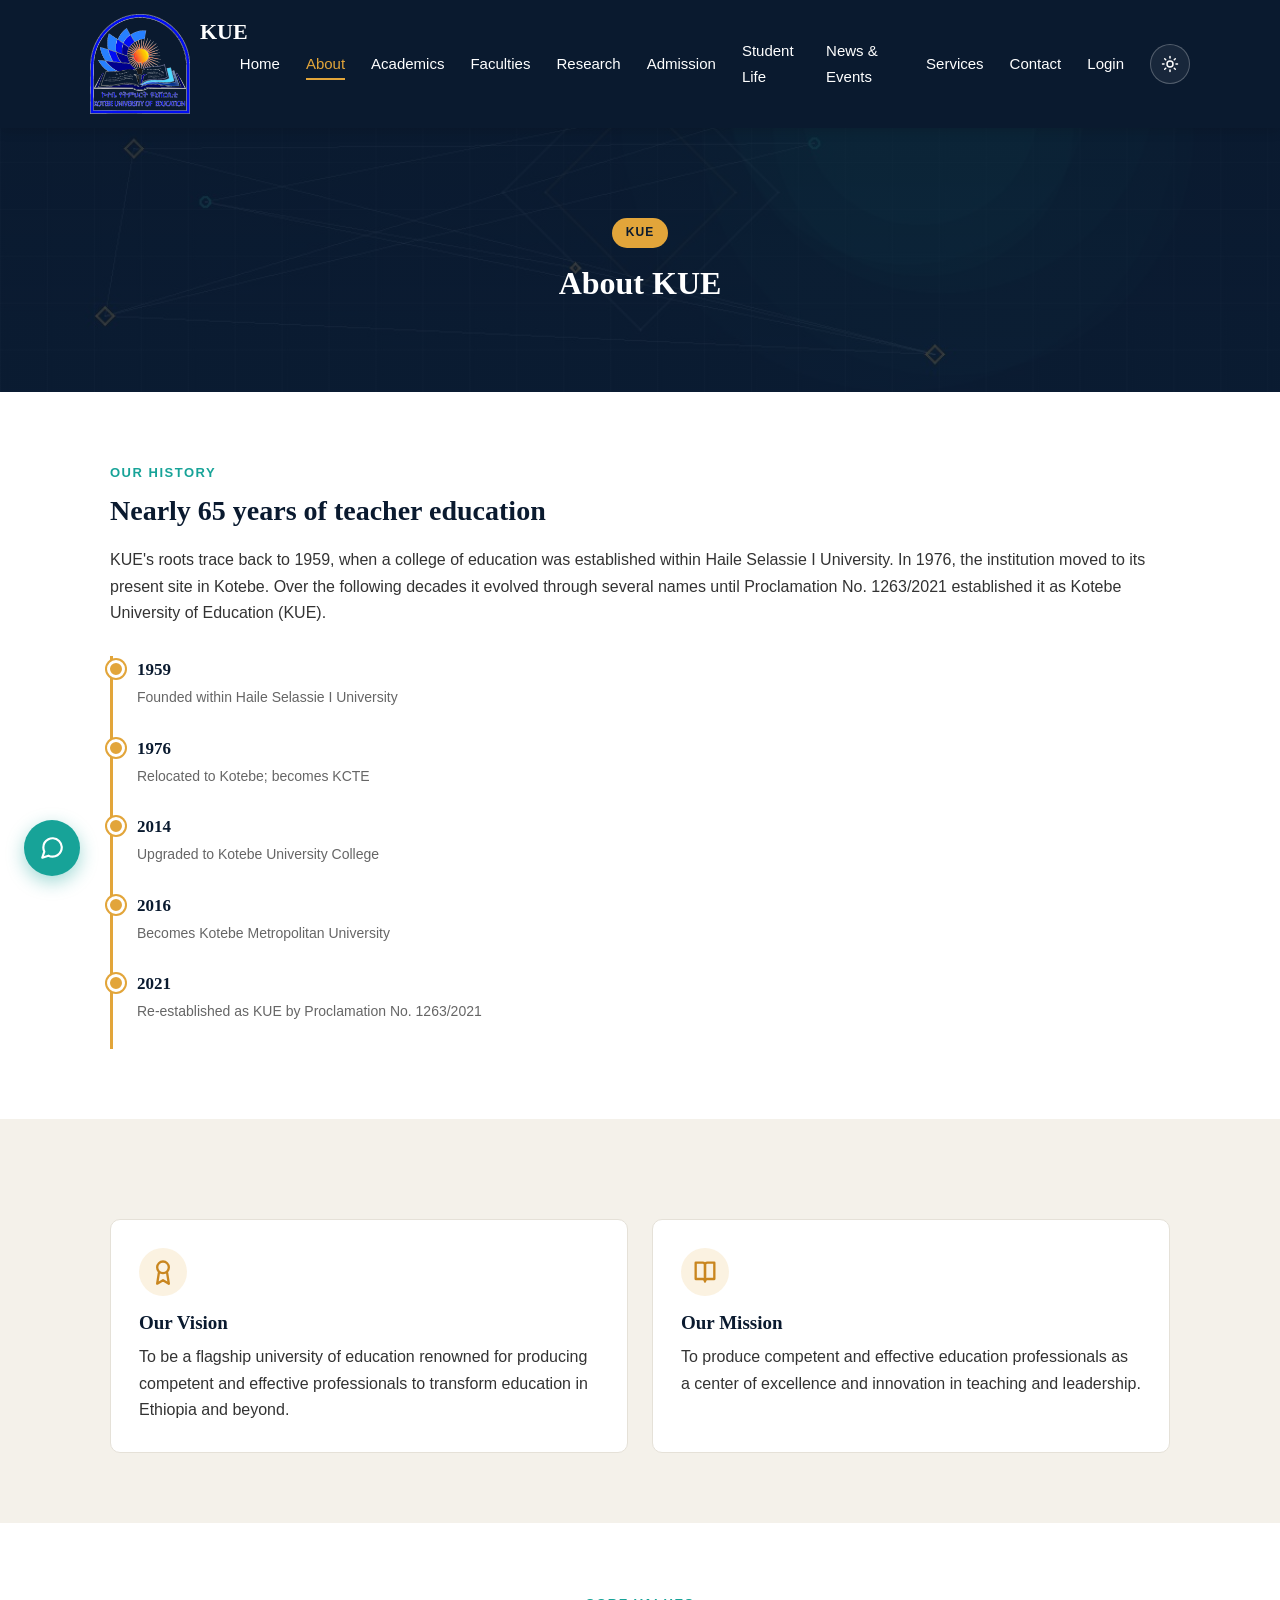
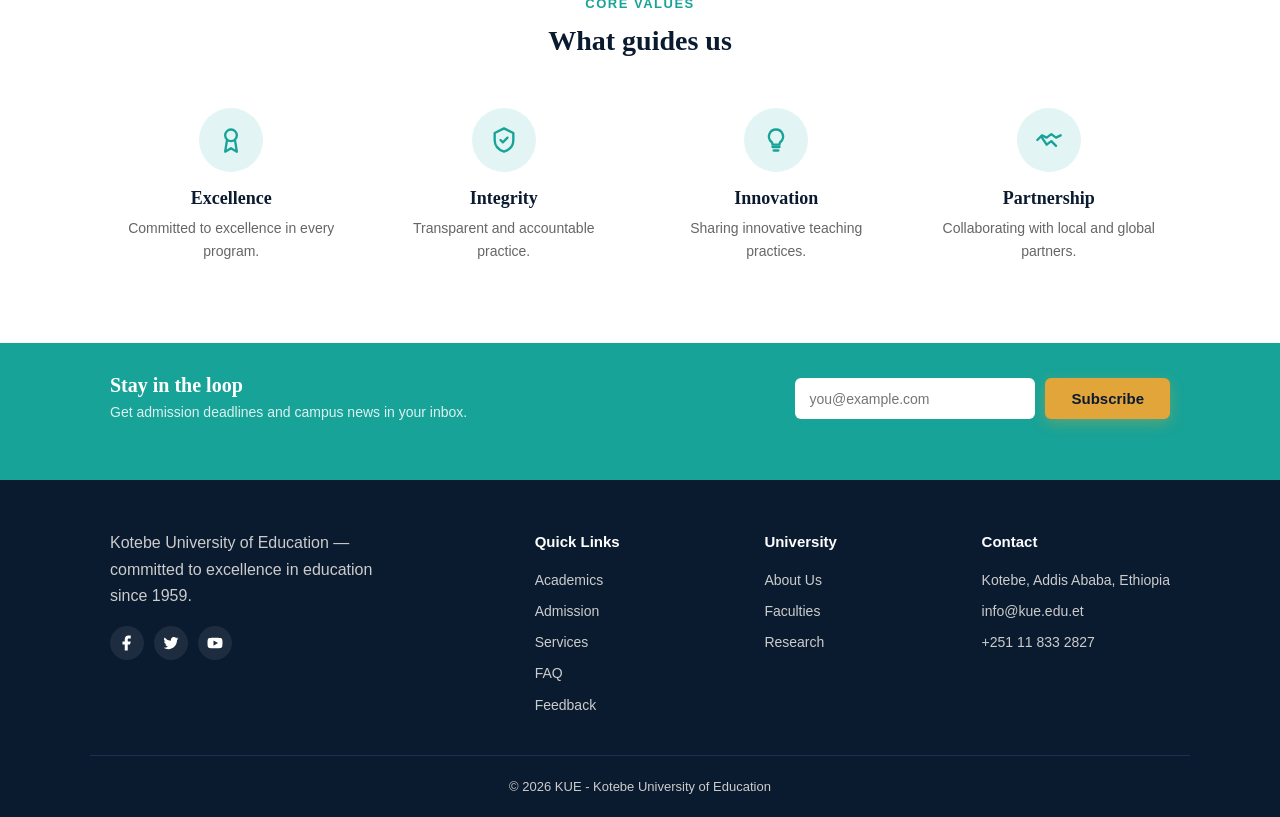
==== about.html @ 6edffd1b "Fix script source paths in about.html" ====
<!DOCTYPE html>
<html lang="en">
<head>
  <meta charset="UTF-8">
  <meta name="viewport" content="width=device-width, initial-scale=1.0">
  <title>About - KUE</title>
  <meta name="description" content="History, vision and mission of Kotebe University of Education.">
  
  <!-- Our one and only stylesheet -->
  <link rel="stylesheet" href="style.css">
  <link rel="stylesheet" href="enhanced.css">
  <script>
    // Applied BEFORE first paint so there's no flash of the wrong theme.
    (function () {
      try {
        var saved = localStorage.getItem("kueTheme");
        if (saved === "dark") document.documentElement.setAttribute("data-theme", "dark");
      } catch (e) { /* localStorage unavailable (private mode, etc.) - fall back to light */ }
    })();
  </script>
</head>
<body>
  <!-- ============ HEADER / NAVIGATION ============ -->
  <header id="siteHeader">
    <div class="container navbar">

      <a href="index.html" class="logo">
        <img src="logo.png" alt="KUE logo">
        <span>KUE</span>
      </a>

      <!-- Hamburger button, only visible on small screens (see CSS).
           Three <span> bars that CSS turns into an X when the "open"
           class is added by script.js. -->
      <button class="menu-toggle" id="menuButton" aria-label="Toggle menu">
        <span></span><span></span><span></span>
      </button>

      <!-- Nav links. JS adds/removes the "show" class on mobile. -->
      <ul class="nav-links" id="navLinks">
      <li><a href="index.html">Home</a></li>
      <li><a href="about.html" class="active">About</a></li>
      <li><a href="academics.html">Academics</a></li>
      <li><a href="faculties.html">Faculties</a></li>
      <li><a href="research.html">Research</a></li>
      <li><a href="admission.html">Admission</a></li>
      <li><a href="student-life.html">Student Life</a></li>
      <li><a href="news.html">News & Events</a></li>
      <li><a href="services.html">Services</a></li>
      <li><a href="contact.html">Contact</a></li>
      <li><a href="login.php" id="navAuthLink">Login</a></li>
      <li class="theme-toggle-item">
        <button type="button" id="themeToggle" class="theme-toggle" aria-label="Toggle dark mode">
          <svg class="icon-sun" viewBox="0 0 24 24" fill="none" stroke="currentColor" stroke-width="2" stroke-linecap="round" stroke-linejoin="round"><circle cx="12" cy="12" r="4"/><path d="M12 2v2M12 20v2M4.9 4.9l1.4 1.4M17.7 17.7l1.4 1.4M2 12h2M20 12h2M4.9 19.1l1.4-1.4M17.7 6.3l1.4-1.4"/></svg>
          <svg class="icon-moon" viewBox="0 0 24 24" fill="none" stroke="currentColor" stroke-width="2" stroke-linecap="round" stroke-linejoin="round"><path d="M21 12.8A9 9 0 1 1 11.2 3a7 7 0 0 0 9.8 9.8z"/></svg>
        </button>
      </li>
      </ul>

    </div>
  </header>

  <!-- ============ PAGE BANNER ============ -->
  <div class="page-banner" style="background-image:url('campus.jpg');">
    <div class="page-banner-overlay"></div>
    <div class="container page-banner-content">
      <span class="page-banner-badge">KUE</span>
      <h1>About KUE</h1>
    </div>
  </div>

  <section>
    <div class="container">
      <p class="label">Our History</p>
      <h2>Nearly 65 years of teacher education</h2>
      <p>KUE's roots trace back to 1959, when a college of education was established within Haile Selassie I University. In 1976, the institution moved to its present site in Kotebe. Over the following decades it evolved through several names until Proclamation No. 1263/2021 established it as Kotebe University of Education (KUE).</p>

      <!-- A simple visual timeline - just a styled list, no images needed -->
      <ol class="timeline">
        <li><span class="timeline-year">1959</span><span class="timeline-text">Founded within Haile Selassie I University</span></li>
        <li><span class="timeline-year">1976</span><span class="timeline-text">Relocated to Kotebe; becomes KCTE</span></li>
        <li><span class="timeline-year">2014</span><span class="timeline-text">Upgraded to Kotebe University College</span></li>
        <li><span class="timeline-year">2016</span><span class="timeline-text">Becomes Kotebe Metropolitan University</span></li>
        <li><span class="timeline-year">2021</span><span class="timeline-text">Re-established as KUE by Proclamation No. 1263/2021</span></li>
      </ol>
    </div>
  </section>

  <section class="section-alt">
    <div class="container">
      <div class="cards">
        <div class="card">
          <div class="icon-badge icon-badge-sm"><svg viewBox="0 0 24 24" width="28" height="28" fill="none" stroke="currentColor" stroke-width="2" stroke-linecap="round" stroke-linejoin="round"><circle cx="12" cy="8" r="5"/><polyline points="8.5 12.5 7 22 12 19 17 22 15.5 12.5"/></svg></div>
          <h3>Our Vision</h3>
          <p>To be a flagship university of education renowned for producing competent and effective professionals to transform education in Ethiopia and beyond.</p>
        </div>
        <div class="card">
          <div class="icon-badge icon-badge-sm"><svg viewBox="0 0 24 24" width="28" height="28" fill="none" stroke="currentColor" stroke-width="2" stroke-linecap="round" stroke-linejoin="round"><path d="M4 4h6a2 2 0 0 1 2 2v14a2 2 0 0 0-2-2H4z"/><path d="M20 4h-6a2 2 0 0 0-2 2v14a2 2 0 0 1 2-2h6z"/></svg></div>
          <h3>Our Mission</h3>
          <p>To produce competent and effective education professionals as a center of excellence and innovation in teaching and leadership.</p>
        </div>
      </div>
    </div>
  </section>

  <section>
    <div class="container">
      <p class="label center">Core Values</p>
      <h2 class="center">What guides us</h2>
      <div class="feature-grid">
        <div class="feature-item">
          <div class="icon-badge"><svg viewBox="0 0 24 24" width="28" height="28" fill="none" stroke="currentColor" stroke-width="2" stroke-linecap="round" stroke-linejoin="round"><circle cx="12" cy="8" r="5"/><polyline points="8.5 12.5 7 22 12 19 17 22 15.5 12.5"/></svg></div>
          <h3>Excellence</h3>
          <p>Committed to excellence in every program.</p>
        </div>
        <div class="feature-item">
          <div class="icon-badge"><svg viewBox="0 0 24 24" width="28" height="28" fill="none" stroke="currentColor" stroke-width="2" stroke-linecap="round" stroke-linejoin="round"><path d="M12 2l8 4v6c0 5-3.5 8.5-8 10-4.5-1.5-8-5-8-10V6z"/><polyline points="9 12 11 14 15 10"/></svg></div>
          <h3>Integrity</h3>
          <p>Transparent and accountable practice.</p>
        </div>
        <div class="feature-item">
          <div class="icon-badge"><svg viewBox="0 0 24 24" width="28" height="28" fill="none" stroke="currentColor" stroke-width="2" stroke-linecap="round" stroke-linejoin="round"><path d="M9 18h6"/><path d="M10 21h4"/><path d="M12 3a6 6 0 0 0-4 10.5c.7.6 1 1.4 1 2.5h6c0-1.1.3-1.9 1-2.5A6 6 0 0 0 12 3z"/></svg></div>
          <h3>Innovation</h3>
          <p>Sharing innovative teaching practices.</p>
        </div>
        <div class="feature-item">
          <div class="icon-badge"><svg viewBox="0 0 24 24" width="28" height="28" fill="none" stroke="currentColor" stroke-width="2" stroke-linecap="round" stroke-linejoin="round"><path d="M2 12l4-4 4 2 4-3 4 3 4-2"/><path d="M6 10l4 6 4-3 4 4"/></svg></div>
          <h3>Partnership</h3>
          <p>Collaborating with local and global partners.</p>
        </div>
      </div>
    </div>
  </section>

  <!-- ============ NEWSLETTER STRIP ============ -->
  <div class="newsletter">
    <div class="container newsletter-inner">
      <div>
        <h3>Stay in the loop</h3>
        <p>Get admission deadlines and campus news in your inbox.</p>
      </div>
      <!-- js/script.js shows a thank-you message on submit - see the
           NEWSLETTER section in script.js. -->
      <form id="newsletterForm" class="newsletter-form">
        <input type="email" id="newsletterEmail" placeholder="you@example.com" required>
        <button type="submit" class="btn">Subscribe</button>
      </form>
      <p id="newsletterMessage"></p>
    </div>
  </div>

  <!-- ============ FOOTER ============ -->
  <footer>
    <div class="container footer-columns">

        <div class="footer-about">
          <p>Kotebe University of Education &mdash; committed to excellence in education since 1959.</p>

          <!-- Social icons - small inline SVGs, colored via CSS currentColor -->
          <div class="social-icons">
            <a href="#" aria-label="Facebook">
              <svg viewBox="0 0 24 24" width="18" height="18"><path fill="currentColor" d="M13 22v-8h3l1-4h-4V7.5C13 6.4 13.4 6 14.6 6H17V2.1C16.6 2 15.3 2 13.9 2 11 2 9 3.8 9 7v3H6v4h3v8h4z"/></svg>
            </a>
            <a href="#" aria-label="Twitter">
              <svg viewBox="0 0 24 24" width="18" height="18"><path fill="currentColor" d="M22 5.9c-.7.3-1.5.6-2.4.7.8-.5 1.5-1.3 1.8-2.3-.8.5-1.7.8-2.6 1a4.1 4.1 0 0 0-7 3.7A11.6 11.6 0 0 1 3.4 4.6a4.1 4.1 0 0 0 1.3 5.5c-.7 0-1.3-.2-1.9-.5v.1c0 2 1.4 3.6 3.3 4a4.2 4.2 0 0 1-1.9.1c.5 1.6 2 2.8 3.8 2.9A8.3 8.3 0 0 1 2 18.4a11.6 11.6 0 0 0 6.3 1.9c7.5 0 11.7-6.4 11.7-11.9v-.5c.8-.6 1.5-1.3 2-2z"/></svg>
            </a>
            <a href="#" aria-label="YouTube">
              <svg viewBox="0 0 24 24" width="18" height="18"><path fill="currentColor" d="M22 12s0-3.2-.4-4.6a2.8 2.8 0 0 0-2-2C17.9 5 12 5 12 5s-5.9 0-7.6.4a2.8 2.8 0 0 0-2 2C2 8.8 2 12 2 12s0 3.2.4 4.6a2.8 2.8 0 0 0 2 2C6.1 19 12 19 12 19s5.9 0 7.6-.4a2.8 2.8 0 0 0 2-2C22 15.2 22 12 22 12zM10 15.5v-7l6 3.5z"/></svg>
            </a>
          </div>
        </div>

        <div>
          <h4>Quick Links</h4>
          <ul>
            <li><a href="academics.html">Academics</a></li>
            <li><a href="admission.html">Admission</a></li>
            <li><a href="services.html">Services</a></li>
            <li><a href="faq.html">FAQ</a></li>
            <li><a href="contact.html#feedback">Feedback</a></li>
          </ul>
        </div>

        <div>
          <h4>University</h4>
          <ul>
            <li><a href="about.html">About Us</a></li>
            <li><a href="faculties.html">Faculties</a></li>
            <li><a href="research.html">Research</a></li>
          </ul>
        </div>

        <div>
          <h4>Contact</h4>
          <ul class="footer-contact">
            <li>Kotebe, Addis Ababa, Ethiopia</li>
            <li>info@kue.edu.et</li>
            <li>+251 11 833 2827</li>
          </ul>
        </div>

    </div>

    <div class="container footer-bottom">
      <p>&copy; 2026 KUE - Kotebe University of Education</p>
    </div>
  </footer>

  <!-- ============ HELP DESK CHATBOT ============
       A real AI chatbot, powered by Google's Gemini API - see the
       HELP DESK CHATBOT section in script.js. It needs an API key to
       work, entered via the gear icon below and saved only in your
       own browser. Without a key, it automatically falls back to a
       simple built-in FAQ matcher instead, so it's never fully broken. -->
  <div id="chatWindow" class="chat-window">
    <div class="chat-header">
      <span>KUE Help Desk <span class="chat-powered-by">Powered by Gemini</span></span>
      <div class="chat-header-actions">
        <button id="chatSettingsBtn" aria-label="Chat settings">
          <svg viewBox="0 0 24 24" width="18" height="18" fill="none" stroke="currentColor" stroke-width="2"><circle cx="12" cy="12" r="3"/><path d="M19.4 15a1.65 1.65 0 0 0 .33 1.82l.06.06a2 2 0 1 1-2.83 2.83l-.06-.06a1.65 1.65 0 0 0-1.82-.33 1.65 1.65 0 0 0-1 1.51V21a2 2 0 0 1-4 0v-.09A1.65 1.65 0 0 0 9 19.4a1.65 1.65 0 0 0-1.82.33l-.06.06a2 2 0 1 1-2.83-2.83l.06-.06a1.65 1.65 0 0 0 .33-1.82 1.65 1.65 0 0 0-1.51-1H3a2 2 0 0 1 0-4h.09A1.65 1.65 0 0 0 4.6 9a1.65 1.65 0 0 0-.33-1.82l-.06-.06a2 2 0 1 1 2.83-2.83l.06.06a1.65 1.65 0 0 0 1.82.33H9a1.65 1.65 0 0 0 1-1.51V3a2 2 0 0 1 4 0v.09a1.65 1.65 0 0 0 1 1.51 1.65 1.65 0 0 0 1.82-.33l.06-.06a2 2 0 1 1 2.83 2.83l-.06.06a1.65 1.65 0 0 0-.33 1.82V9a1.65 1.65 0 0 0 1.51 1H21a2 2 0 0 1 0 4h-.09a1.65 1.65 0 0 0-1.51 1z"/></svg>
        </button>
        <button id="chatCloseBtn" aria-label="Close chat">&times;</button>
      </div>
    </div>

    <!-- Settings panel - hidden until the gear icon is clicked -->
    <div id="chatSettingsPanel" class="chat-settings-panel">
      <label for="chatApiKeyInput">Google Gemini API key</label>
      <input type="password" id="chatApiKeyInput" placeholder="AIza...">
      <p class="chat-settings-note">
        Stored only in your browser (localStorage) - never sent anywhere except directly to Google's Gemini API.
        Get a free key at <a href="https://aistudio.google.com/app/apikey" target="_blank" rel="noopener">aistudio.google.com</a>.
        Leave empty to use the built-in FAQ matcher instead of real AI.
      </p>
      <div class="chat-settings-buttons">
        <button type="button" id="chatSaveKeyBtn" class="btn">Save</button>
        <button type="button" id="chatClearKeyBtn" class="btn btn-outline-dark">Clear Key</button>
      </div>
      <p id="chatSettingsStatus"></p>
    </div>

    <div id="chatMessages" class="chat-messages"></div>
    <div class="chat-quick-replies" id="chatQuickReplies">
      <button type="button" data-question="How do I apply?">How do I apply?</button>
      <button type="button" data-question="What colleges do you have?">Our colleges</button>
      <button type="button" data-question="How do I contact the university?">Contact info</button>
      <button type="button" data-question="How do I log in?">Login help</button>
    </div>
    <form id="chatForm" class="chat-form">
      <input type="text" id="chatInput" placeholder="Ask a question..." autocomplete="off">
      <button type="submit" aria-label="Send">&rarr;</button>
    </form>
  </div>

  <button id="chatToggleBtn" aria-label="Open help desk chat">
    <svg viewBox="0 0 24 24" width="26" height="26" fill="none" stroke="currentColor" stroke-width="2" stroke-linecap="round" stroke-linejoin="round"><path d="M21 11.5a8.4 8.4 0 0 1-.9 3.8 8.5 8.5 0 0 1-7.6 4.7 8.4 8.4 0 0 1-3.8-.9L3 21l1.9-5.7a8.4 8.4 0 0 1-.9-3.8 8.5 8.5 0 0 1 4.7-7.6 8.4 8.4 0 0 1 3.8-.9h.5a8.48 8.48 0 0 1 8 8v.5z"/></svg>
  </button>

  <!-- Scroll-to-top button - hidden until you scroll down a bit,
       see the BACK TO TOP section in script.js -->
  <button id="backToTop" aria-label="Back to top">&uarr;</button>

  <!-- Our one and only JS file -->
  <script src="script.js"></script>
  <script src="enhanced.js"></script>
</body>
</html>
---- style.css ----
/* 1. RESET
   Browsers add their own default spacing to elements.
   This removes it so we start from a clean, predictable base. */
* {
  margin: 0;
  padding: 0;
  box-sizing: border-box; /* padding/border no longer add to an element's width */
}

/* 2. BASE PAGE STYLES */
body {
  font-family: "Work Sans", Arial, Helvetica, sans-serif;
  color: #333333;
  line-height: 1.65;
  background-color: #ffffff;
}

h1, h2, h3 {
  font-family: "Fraunces", Georgia, serif;
  color: #0a1a2f;
  line-height: 1.2;
}

a {
  text-decoration: none;
  color: inherit;
}

ul, ol {
  list-style: none;
}

img {
  max-width: 100%;
  display: block;
}

/* 3. LAYOUT HELPER
   Most sites use one "container" class to center content
   and stop it from stretching too wide on big screens. */
.container {
  max-width: 1100px;
  margin: 0 auto;   /* centers the box horizontally */
  padding: 0 20px;
}

/* Small helper to center any block of text, used on several headings */
.center {
  text-align: center;
  margin-left: auto;
  margin-right: auto;
}


/* =========================================================
   HEADER / NAVIGATION
   ========================================================= */
header {
  background-color: #0a1a2f;
  color: #ffffff;
  position: sticky;   /* stays pinned to the top as the page scrolls */
  top: 0;
  z-index: 200;
  box-shadow: 0 2px 12px rgba(0, 0, 0, 0.15);
}

.navbar {
  display: flex;
  align-items: center;
  justify-content: space-between;
  padding: 14px 0;
}

.logo {
  display: flex;
  align-items: TOP;
  gap: 10px;
  font-family: "Fraunces", Georgia, serif;
  font-size: 22px;
  font-weight: bold;
  color: #ffffff;
}

.logo img {
  width: 100px;
  height: 100px;
}

/* The nav links, laid out in a row using flexbox */
.nav-links {
  display: flex;
  align-items: center;
  gap: 26px;
}

.nav-links a {
  color: #ffffff;
  font-size: 15px;
  position: relative;
  padding: 4px 0;
}

/* A gold underline that grows in from the left on hover, instead of
   just changing color - a small touch that makes the nav feel alive */
.nav-links a::after {
  content: "";
  position: absolute;
  left: 0;
  bottom: -4px;
  width: 100%;
  height: 2px;
  background-color: #e2a53a;
  transform: scaleX(0);
  transform-origin: left;
  transition: transform 0.2s ease;
}

.nav-links a:hover::after,
.nav-links a.active::after {
  transform: scaleX(1);
}

.nav-links a.active {
  color: #e2a53a;
}

/* The hamburger menu button - hidden on desktop, shown on mobile.
   It's three <span> bars; CSS turns them into an "X" using rotation
   and translation when script.js adds the "open" class. */
.menu-toggle {
  display: none;
  flex-direction: column;
  justify-content: center;
  gap: 5px;
  width: 32px;
  height: 32px;
  background: none;
  border: none;
  cursor: pointer;
}

.menu-toggle span {
  display: block;
  height: 2px;
  background-color: #ffffff;
  border-radius: 2px;
  transition: transform 0.2s ease, opacity 0.2s ease;
}

.menu-toggle.open span:nth-child(1) {
  transform: translateY(7px) rotate(45deg);
}
.menu-toggle.open span:nth-child(2) {
  opacity: 0;
}
.menu-toggle.open span:nth-child(3) {
  transform: translateY(-7px) rotate(-45deg);
}


/* =========================================================
   BUTTONS
   ========================================================= */
.btn {
  display: inline-block;
  background-color: #e2a53a;
  color: #0a1a2f;
  padding: 12px 26px;
  border-radius: 6px;
  font-weight: 600;
  border: none;
  cursor: pointer;
  font-size: 15px;
  transition: transform 0.15s ease, background-color 0.2s ease, box-shadow 0.2s ease;
  box-shadow: 0 4px 14px rgba(226, 165, 58, 0.35);
}

.btn:hover {
  background-color: #f0bc5e;
  transform: translateY(-2px);
  box-shadow: 0 6px 18px rgba(226, 165, 58, 0.45);
}

/* A second button style - transparent with a light border, used on
   dark backgrounds like the hero, next to the solid gold button */
.btn-outline {
  background-color: transparent;
  color: #ffffff;
  border: 1px solid rgba(255, 255, 255, 0.6);
  box-shadow: none;
}

.btn-outline:hover {
  background-color: rgba(255, 255, 255, 0.1);
  color: #ffffff;
  box-shadow: none;
}


/* =========================================================
   HERO SECTION (big banner at the top of the homepage)
   ========================================================= */
.hero {
  position: relative;
  background-color: #0a1a2f;
  background-size: cover;
  background-position: center;
  color: #ffffff;
  text-align: center;
  padding: 30px 10px;
  overflow: hidden;
}

/* A dark, semi-transparent layer between the background photo and the
   text, so white text stays readable no matter how bright the photo is */
.hero-overlay {
  position: absolute;
  inset: 0; /* shorthand for top/right/bottom/left: 0 */
  background: linear-gradient(180deg, rgba(10,26,47,0.85), rgba(10,26,47,0.7));
}

/* The actual <video> element - positioned to fill the entire hero,
   sitting behind .hero-overlay and .hero-content since it comes
   first in the HTML (later elements stack on top of earlier ones). */
.hero-video {
  position: absolute;
  inset: 0;
  width: 100%;
  height: 100%;
  object-fit: cover; /* fills the box without distorting the video's aspect ratio */
}

.hero-content {
  position: relative; /* sits above .hero-overlay because it comes after it in the HTML */
}

.hero .eyebrow {
  display: inline-block;
  font-size: 13px;
  letter-spacing: 1px;
  text-transform: uppercase;
  color: #f0bc5e;
  background-color: rgba(226, 165, 58, 0.15);
  border: 1px solid rgba(226, 165, 58, 0.4);
  padding: 6px 16px;
  border-radius: 20px;
  margin-bottom: 24px;
}

.hero h1 {
  color: #ffffff;
  font-size: 44px;
  max-width: 750px;
  margin: 0 auto 20px auto;
}

.hero p {
  font-size: 18px;
  max-width: 620px;
  margin: 0 auto 34px auto;
  color: #dcdcdc;
}

.hero-buttons {
  display: flex;
  justify-content: center;
  gap: 16px;
  flex-wrap: wrap;
}


/* =========================================================
   STATS STRIP (the row of big numbers under the hero)
   ========================================================= */
.stats-strip {
  background-color: #0e2340;
  color: #ffffff;
  padding: 40px 0;
}

.stats-grid {
  display: grid;
  grid-template-columns: repeat(4, 1fr);
  text-align: center;
}

.stat-item {
  display: flex;
  flex-direction: column;
  gap: 6px;
  border-left: 1px solid rgba(255, 255, 255, 0.15);
}

.stat-item:first-child {
  border-left: none;
}

.stat-number {
  font-family: "Fraunces", Georgia, serif;
  font-size: 34px;
  font-weight: 700;
  color: #f0bc5e;
}

.stat-label {
  font-size: 13px;
  letter-spacing: 0.5px;
  text-transform: uppercase;
  color: #b9c2cf;
}


/* =========================================================
   PAGE BANNER (smaller header used on inner pages)
   ========================================================= */
.page-banner {
  position: relative;
  background-color: #0a1a2f;
  background-size: cover;
  background-position: center;
  color: #ffffff;
  text-align: center;
  padding: 90px 20px;
  overflow: hidden;
}

.page-banner-overlay {
  position: absolute;
  inset: 0;
  background: linear-gradient(180deg, rgba(10,26,47,0.8), rgba(10,26,47,0.75));
}

.page-banner-content {
  position: relative;
}

.page-banner-badge {
  display: inline-block;
  background-color: #e2a53a;
  color: #0a1a2f;
  font-size: 12px;
  font-weight: 700;
  letter-spacing: 1px;
  padding: 5px 14px;
  border-radius: 20px;
  margin-bottom: 16px;
}

.page-banner h1 {
  color: #ffffff;
  font-size: 32px;
}


/* =========================================================
   GENERAL SECTIONS
   ========================================================= */
section {
  padding: 70px 0;
}

.section-alt {
  background-color: #f4f1ea; /* light beige, to alternate section backgrounds */
}

h2 {
  font-size: 28px;
  margin-bottom: 20px;
}

/* small uppercase label above headings, e.g. "ABOUT US" */
.label {
  color: #17a398; /* teal */
  font-weight: bold;
  font-size: 13px;
  letter-spacing: 1.5px;
  text-transform: uppercase;
  margin-bottom: 10px;
}


/* =========================================================
   ICON BADGES
   A colored circle behind each inline SVG icon, used on
   feature cards, college cards and service cards.
   ========================================================= */
.icon-badge {
  display: inline-flex;
  align-items: center;
  justify-content: center;
  width: 64px;
  height: 64px;
  border-radius: 50%;
  background-color: rgba(23, 163, 152, 0.12);
  color: #17a398;
  margin-bottom: 16px;
}

.icon-badge-sm {
  width: 48px;
  height: 48px;
  background-color: rgba(226, 165, 58, 0.15);
  color: #c9861f;
}


/* =========================================================
   FEATURE GRID ("Why Choose KUE" icon cards)
   ========================================================= */
.feature-grid {
  display: grid;
  grid-template-columns: repeat(4, 1fr);
  gap: 30px;
  margin-top: 40px;
}

.feature-item {
  text-align: center;
  padding: 10px;
}

.feature-item h3 {
  font-size: 18px;
  margin-bottom: 8px;
}

.feature-item p {
  font-size: 14px;
  color: #666666;
}


/* =========================================================
   ABOUT PREVIEW (homepage - photo next to text)
   ========================================================= */
.about-preview {
  display: grid;
  grid-template-columns: 1fr 1fr;
  gap: 50px;
  align-items: center;
}

.about-preview-image img {
  border-radius: 10px;
  box-shadow: 0 15px 35px rgba(10, 26, 47, 0.25);
}


/* =========================================================
   CARDS
   Used for colleges, news, services - anywhere we show
   several small boxes of info side by side.
   ========================================================= */
.cards {
  display: flex;
  flex-wrap: wrap; /* lets cards drop to the next line on small screens */
  gap: 24px;
  margin-top: 30px;
}

.card {
  background-color: #ffffff;
  border: 1px solid #e5e1d8;
  border-radius: 10px;
  padding: 28px;
  flex: 1 1 250px; /* grow, shrink, but don't go below 250px wide */
  transition: transform 0.2s ease, box-shadow 0.2s ease;
}

.card:hover {
  transform: translateY(-4px);
  box-shadow: 0 12px 28px rgba(10, 26, 47, 0.1);
}

.card h3 {
  margin-bottom: 10px;
  font-size: 19px;
}

.card a {
  color: #17a398;
  font-weight: bold;
  display: inline-block;
  margin-top: 10px;
}

.card a:hover {
  text-decoration: underline;
}

/* A plain text link with an arrow, used outside of cards */
.card-link {
  color: #17a398;
  font-weight: bold;
}

.card-link:hover {
  text-decoration: underline;
}


/* =========================================================
   TIMELINE (used on the About page's history section)
   ========================================================= */
.timeline {
  margin-top: 30px;
  border-left: 3px solid #e2a53a;
  padding-left: 24px;
}

.timeline li {
  position: relative;
  padding-bottom: 24px;
}

.timeline li::before {
  content: "";
  position: absolute;
  left: -30px;
  top: 4px;
  width: 12px;
  height: 12px;
  border-radius: 50%;
  background-color: #e2a53a;
  border: 3px solid #ffffff;
  box-shadow: 0 0 0 2px #e2a53a;
}

.timeline-year {
  display: block;
  font-family: "Fraunces", Georgia, serif;
  font-weight: 700;
  color: #0a1a2f;
  font-size: 17px;
}

.timeline-text {
  color: #666666;
  font-size: 14px;
}


/* =========================================================
   TESTIMONIALS
   ========================================================= */
.testimonial-grid {
  display: grid;
  grid-template-columns: repeat(3, 1fr);
  gap: 24px;
  margin-top: 40px;
}

.testimonial-card {
  background-color: #ffffff;
  border-radius: 10px;
  padding: 28px;
  box-shadow: 0 8px 24px rgba(10, 26, 47, 0.06);
}

.quote-icon {
  color: #e2a53a;
  margin-bottom: 12px;
}

.testimonial-card p {
  font-style: italic;
  color: #444444;
  margin-bottom: 20px;
}

.testimonial-author {
  display: flex;
  align-items: center;
  gap: 12px;
}

.testimonial-author strong {
  display: block;
  font-size: 14px;
  color: #0a1a2f;
}

.testimonial-author span {
  font-size: 13px;
  color: #888888;
}

/* A circular initials badge, used instead of a real photo */
.avatar {
  width: 42px;
  height: 42px;
  border-radius: 50%;
  background-color: #0a1a2f;
  color: #f0bc5e;
  display: flex;
  align-items: center;
  justify-content: center;
  font-weight: 700;
  font-size: 14px;
  flex-shrink: 0;
}


/* =========================================================
   CTA BAND (the gold "Ready to become an educator?" strip)
   ========================================================= */
.cta-band {
  background-color: #0a1a2f;
  background-image: linear-gradient(135deg, #0a1a2f 0%, #163457 100%);
  color: #ffffff;
}

.cta-band-inner {
  display: flex;
  align-items: center;
  justify-content: space-between;
  gap: 30px;
  flex-wrap: wrap;
}

.cta-band h2,
.cta-band p {
  color: #ffffff;
}

.cta-band p {
  color: #cbd3dc;
}


/* =========================================================
   SIMPLE TABLE (used for the academic calendar, and for the
   admin/staff tables that script.js builds on dashboard.html)
   ========================================================= */
table {
  width: 100%;
  border-collapse: collapse;
  margin-top: 20px;
}

th, td {
  text-align: left;
  padding: 12px;
  border-bottom: 1px solid #dddddd;
}

th {
  background-color: #f4f1ea;
  font-size: 13px;
  text-transform: uppercase;
  letter-spacing: 0.5px;
  color: #666666;
}

tr:hover td {
  background-color: #faf9f5;
}


/* =========================================================
   FORMS (contact, login, register, admission, add-news)
   ========================================================= */
.contact-form label {
  display: block;
  font-weight: 600;
  margin-bottom: 5px;
  margin-top: 15px;
  font-size: 14px;
}

.contact-form input,
.contact-form textarea,
.contact-form select {
  width: 100%;
  padding: 11px 14px;
  border: 1px solid #cccccc;
  border-radius: 6px;
  font-family: inherit;
  font-size: 15px;
  background-color: #ffffff;
  transition: border-color 0.2s ease, box-shadow 0.2s ease;
}

.contact-form input:focus,
.contact-form textarea:focus,
.contact-form select:focus {
  outline: none;
  border-color: #17a398;
  box-shadow: 0 0 0 3px rgba(23, 163, 152, 0.15);
}

/* Red helper text shown under a form field when it fails validation */
.field-error {
  color: #c0392b;
  font-size: 13px;
  margin-top: 4px;
  min-height: 16px; /* reserves space so the layout doesn't jump */
}

/* The "search colleges" text box on faculties.html */
#collegeSearch {
  width: 100%;
  max-width: 400px;
  padding: 11px 14px;
  margin: 20px 0;
  border: 1px solid #cccccc;
  border-radius: 6px;
  font-size: 15px;
  display: block;
}

#collegeSearch:focus {
  outline: none;
  border-color: #17a398;
  box-shadow: 0 0 0 3px rgba(23, 163, 152, 0.15);
}


/* =========================================================
   SMALL UI PIECES (delete button, notice box, role selects)
   ========================================================= */
.delete-btn {
  background-color: #c0392b;
  color: #ffffff;
  border: none;
  padding: 6px 12px;
  border-radius: 4px;
  font-size: 13px;
  cursor: pointer;
  margin-top: 10px;
}

.delete-btn:hover {
  background-color: #a5281b;
}

/* A calm info box used for "you must log in" style messages */
.notice-box {
  background-color: #fff8e1;
  border: 1px solid #ffe082;
  padding: 15px 18px;
  border-radius: 6px;
  margin: 20px 0;
  font-size: 14px;
}

.role-select, .status-select {
  padding: 6px;
  border: 1px solid #cccccc;
  border-radius: 4px;
  font-family: inherit;
}


/* =========================================================
   CONTACT PAGE (form + info card side by side)
   ========================================================= */
.contact-grid {
  display: grid;
  grid-template-columns: 1.3fr 1fr;
  gap: 50px;
  align-items: start;
}

.contact-info-card {
  background-color: #ffffff;
  border: 1px solid #e5e1d8;
  border-radius: 10px;
  padding: 28px;
}

.contact-details li {
  display: flex;
  align-items: flex-start;
  gap: 14px;
  padding: 14px 0;
  border-bottom: 1px solid #eee;
}

.contact-details li:last-child {
  border-bottom: none;
}

.contact-details strong {
  display: block;
  font-size: 14px;
  color: #0a1a2f;
}

.contact-details span {
  font-size: 14px;
  color: #666666;
}


/* =========================================================
   LIVE MAP (contact.html)
   A real embedded OpenStreetMap iframe - loads live tiles over
   the network, not a static screenshot.
   ========================================================= */
.map-embed {
  margin-top: 30px;
  border-radius: 12px;
  overflow: hidden;
  box-shadow: 0 20px 45px rgba(10, 26, 47, 0.15);
}

.map-embed iframe {
  width: 100%;
  height: 400px;
  border: 0;
  display: block;
}

.map-directions {
  margin-top: 14px;
  font-size: 14px;
}


/* =========================================================
   FAQ ACCORDION (faq.html)
   ========================================================= */
#faqSearch {
  width: 100%;
  padding: 11px 14px;
  margin: 30px 0 10px;
  border: 1px solid #cccccc;
  border-radius: 6px;
  font-size: 15px;
}

#faqSearch:focus {
  outline: none;
  border-color: #17a398;
  box-shadow: 0 0 0 3px rgba(23, 163, 152, 0.15);
}

.faq-item {
  border-bottom: 1px solid #e5e1d8;
}

.faq-question {
  width: 100%;
  display: flex;
  align-items: center;
  justify-content: space-between;
  background: none;
  border: none;
  text-align: left;
  padding: 18px 4px;
  font-family: "Fraunces", Georgia, serif;
  font-size: 16px;
  font-weight: 600;
  color: #0a1a2f;
  cursor: pointer;
}

.faq-icon {
  font-family: "Work Sans", sans-serif;
  font-size: 20px;
  color: #17a398;
  transition: transform 0.2s ease;
  flex-shrink: 0;
  margin-left: 16px;
}

/* Rotates the "+" into an "x" shape when the item is open */
.faq-item.open .faq-icon {
  transform: rotate(45deg);
}

/* Collapsed by default: zero max-height with hidden overflow. Opening
   an item raises max-height enough to reveal the full answer - a pure
   CSS way to animate an element whose real height we don't know ahead
   of time. */
.faq-answer {
  max-height: 0;
  overflow: hidden;
  transition: max-height 0.25s ease;
}

.faq-item.open .faq-answer {
  max-height: 300px;
}

.faq-answer p {
  padding: 0 4px 18px;
  font-size: 14px;
}


/* =========================================================
   STAR RATING (feedback.html)
   ========================================================= */
.star-rating {
  display: flex;
  gap: 6px;
  margin-top: 8px;
}

.star-rating .star {
  background: none;
  border: none;
  font-size: 30px;
  color: #dddddd;
  cursor: pointer;
  padding: 0;
  line-height: 1;
  transition: color 0.15s ease, transform 0.15s ease;
}

.star-rating .star:hover {
  transform: scale(1.1);
}

/* script.js adds this class to every star up to and including
   whichever one the visitor picked */
.star-rating .star.selected {
  color: #e2a53a;
}

.feedback-card {
  background-color: #ffffff;
  border: 1px solid #e5e1d8;
  border-radius: 10px;
  padding: 20px;
  margin-bottom: 16px;
}

.feedback-card-header {
  display: flex;
  justify-content: space-between;
  align-items: center;
  margin-bottom: 8px;
}

.feedback-card-stars {
  color: #e2a53a;
  font-size: 15px;
}

.feedback-card-name {
  font-weight: 600;
  color: #0a1a2f;
  font-size: 14px;
}

.feedback-card-date {
  font-size: 12px;
  color: #999999;
}


/* =========================================================
   CHATBOT SETTINGS PANEL (real API key entry)
   ========================================================= */
.chat-header {
  align-items: center;
}

.chat-powered-by {
  display: block;
  font-size: 11px;
  font-weight: 400;
  opacity: 0.7;
}

.chat-header-actions {
  display: flex;
  align-items: center;
  gap: 10px;
}

#chatSettingsBtn {
  background: none;
  border: none;
  color: #ffffff;
  cursor: pointer;
  display: flex;
  opacity: 0.8;
}

#chatSettingsBtn:hover {
  opacity: 1;
}

/* Hidden by default; script.js toggles the "open" class */
.chat-settings-panel {
  display: none;
  background-color: #f4f1ea;
  padding: 14px 16px;
  border-bottom: 1px solid #e5e1d8;
}

.chat-settings-panel.open {
  display: block;
}

.chat-settings-panel label {
  font-size: 12px;
  font-weight: 600;
  display: block;
  margin-bottom: 6px;
}

.chat-settings-panel input {
  width: 100%;
  padding: 9px 12px;
  border: 1px solid #cccccc;
  border-radius: 6px;
  font-family: inherit;
  font-size: 13px;
  margin-bottom: 8px;
}

.chat-settings-note {
  font-size: 11px;
  color: #777777;
  margin-bottom: 10px;
  line-height: 1.5;
}

.chat-settings-note a {
  color: #17a398;
  font-weight: 600;
}

.chat-settings-buttons {
  display: flex;
  gap: 8px;
}

.chat-settings-buttons .btn {
  padding: 8px 14px;
  font-size: 12px;
  box-shadow: none;
}

.btn-outline-dark {
  background-color: transparent;
  color: #0a1a2f;
  border: 1px solid #0a1a2f;
}

.btn-outline-dark:hover {
  background-color: #0a1a2f;
  color: #ffffff;
}

#chatSettingsStatus {
  font-size: 12px;
  margin-top: 6px;
  color: #17a398;
}

/* The animated "..." typing indicator bubble, shown while waiting
   for a real API response */
.chat-typing {
  display: inline-flex;
  gap: 4px;
  align-self: flex-start;
  background-color: #ffffff;
  border: 1px solid #e5e1d8;
  border-radius: 14px;
  border-bottom-left-radius: 4px;
  padding: 12px 16px;
}

.chat-typing span {
  width: 6px;
  height: 6px;
  border-radius: 50%;
  background-color: #999999;
  animation: chatTypingBounce 1.2s infinite ease-in-out;
}

.chat-typing span:nth-child(2) { animation-delay: 0.15s; }
.chat-typing span:nth-child(3) { animation-delay: 0.3s; }

@keyframes chatTypingBounce {
  0%, 60%, 100% { transform: translateY(0); opacity: 0.5; }
  30% { transform: translateY(-4px); opacity: 1; }
}


/* =========================================================
   NEWSLETTER STRIP (above the footer)
   ========================================================= */
.newsletter {
  background-color: #17a398;
  color: #ffffff;
}

.newsletter-inner {
  display: flex;
  align-items: center;
  justify-content: space-between;
  gap: 20px;
  flex-wrap: wrap;
  padding: 30px 20px;
}

.newsletter h3 {
  color: #ffffff;
  font-size: 20px;
  margin-bottom: 4px;
}

.newsletter p {
  color: rgba(255, 255, 255, 0.85);
  font-size: 14px;
}

.newsletter-form {
  display: flex;
  gap: 10px;
}

.newsletter-form input {
  padding: 11px 14px;
  border: none;
  border-radius: 6px;
  font-family: inherit;
  font-size: 14px;
  min-width: 240px;
}

#newsletterMessage {
  width: 100%;
  font-size: 13px;
  color: #ffffff;
  margin-top: 6px;
}


/* =========================================================
   FOOTER
   ========================================================= */
footer {
  background-color: #0a1a2f;
  color: #cccccc;
  padding: 50px 0 0;
}

.footer-columns {
  display: flex;
  flex-wrap: wrap;
  gap: 30px;
  justify-content: space-between;
  padding-bottom: 30px;
}

.footer-about {
  max-width: 280px;
}

.footer-logo {
  color: #ffffff;
  margin-bottom: 12px;
}

.footer-columns h4 {
  color: #ffffff;
  margin-bottom: 14px;
  font-size: 15px;
}

.footer-columns li {
  margin-bottom: 8px;
  font-size: 14px;
}

.footer-columns a:hover {
  color: #e2a53a;
}

.social-icons {
  display: flex;
  gap: 10px;
  margin-top: 16px;
}

.social-icons a {
  width: 34px;
  height: 34px;
  border-radius: 50%;
  background-color: rgba(255, 255, 255, 0.08);
  color: #ffffff;
  display: flex;
  align-items: center;
  justify-content: center;
  transition: background-color 0.2s ease, color 0.2s ease;
}

.social-icons a:hover {
  background-color: #e2a53a;
  color: #0a1a2f;
}

.footer-bottom {
  text-align: center;
  padding: 20px 0;
  border-top: 1px solid #1c3151;
  font-size: 13px;
}


/* =========================================================
   BACK TO TOP BUTTON
   ========================================================= */
#backToTop {
  position: fixed;
  bottom: 24px;
  right: 24px;
  width: 44px;
  height: 44px;
  border-radius: 50%;
  background-color: #e2a53a;
  color: #0a1a2f;
  border: none;
  font-size: 18px;
  cursor: pointer;
  box-shadow: 0 6px 18px rgba(0, 0, 0, 0.2);
  opacity: 0;
  visibility: hidden;
  transform: translateY(10px);
  transition: opacity 0.2s ease, transform 0.2s ease, visibility 0.2s ease;
}

/* script.js adds this class once the user has scrolled down a bit */
#backToTop.visible {
  opacity: 1;
  visibility: visible;
  transform: translateY(0);
}

#backToTop:hover {
  background-color: #f0bc5e;
}


/* =========================================================
   HELP DESK CHATBOT
   ========================================================= */

/* The round button that opens/closes the chat, bottom-left so it
   doesn't collide with the back-to-top button on the right */
#chatToggleBtn {
  position: fixed;
  bottom: 24px;
  left: 24px;
  width: 56px;
  height: 56px;
  border-radius: 50%;
  background-color: #17a398;
  color: #ffffff;
  border: none;
  cursor: pointer;
  display: flex;
  align-items: center;
  justify-content: center;
  box-shadow: 0 6px 18px rgba(23, 163, 152, 0.4);
  z-index: 200;
  transition: transform 0.2s ease, background-color 0.2s ease;
}

#chatToggleBtn:hover {
  background-color: #14897f;
  transform: scale(1.06);
}

/* The chat window itself - hidden by default; script.js adds the
   "open" class to show it */
.chat-window {
  position: fixed;
  bottom: 92px;
  left: 24px;
  width: 340px;
  max-width: calc(100vw - 48px);
  height: 460px;
  max-height: calc(100vh - 140px);
  background-color: #ffffff;
  border-radius: 12px;
  box-shadow: 0 20px 50px rgba(10, 26, 47, 0.25);
  display: flex;
  flex-direction: column;
  overflow: hidden;
  z-index: 200;

  /* Start hidden, slightly shifted down, so opening it can animate in */
  opacity: 0;
  visibility: hidden;
  transform: translateY(12px);
  transition: opacity 0.2s ease, transform 0.2s ease, visibility 0.2s ease;
}

.chat-window.open {
  opacity: 1;
  visibility: visible;
  transform: translateY(0);
}

.chat-header {
  background-color: #0a1a2f;
  color: #ffffff;
  padding: 14px 16px;
  display: flex;
  align-items: center;
  justify-content: space-between;
  font-weight: 600;
  font-size: 15px;
}

#chatCloseBtn {
  background: none;
  border: none;
  color: #ffffff;
  font-size: 20px;
  cursor: pointer;
  line-height: 1;
}

.chat-messages {
  flex: 1;
  overflow-y: auto;
  padding: 16px;
  display: flex;
  flex-direction: column;
  gap: 10px;
  background-color: #f9f8f5;
}

/* Each message bubble - color/alignment changes depending on whether
   script.js gave it the "bot" or "user" class */
.chat-bubble {
  max-width: 80%;
  padding: 10px 14px;
  border-radius: 14px;
  font-size: 14px;
  line-height: 1.45;
}

.chat-bubble.bot {
  align-self: flex-start;
  background-color: #ffffff;
  border: 1px solid #e5e1d8;
  color: #333333;
  border-bottom-left-radius: 4px;
}

.chat-bubble.user {
  align-self: flex-end;
  background-color: #17a398;
  color: #ffffff;
  border-bottom-right-radius: 4px;
}

/* Quick-reply buttons shown under the messages */
.chat-quick-replies {
  display: flex;
  flex-wrap: wrap;
  gap: 8px;
  padding: 0 16px 12px;
  background-color: #f9f8f5;
}

.chat-quick-replies button {
  background-color: #ffffff;
  border: 1px solid #17a398;
  color: #17a398;
  font-size: 12px;
  padding: 6px 12px;
  border-radius: 14px;
  cursor: pointer;
}

.chat-quick-replies button:hover {
  background-color: #17a398;
  color: #ffffff;
}

.chat-form {
  display: flex;
  border-top: 1px solid #e5e1d8;
}

.chat-form input {
  flex: 1;
  border: none;
  padding: 14px 16px;
  font-family: inherit;
  font-size: 14px;
}

.chat-form input:focus {
  outline: none;
}

.chat-form button {
  background-color: #17a398;
  color: #ffffff;
  border: none;
  width: 50px;
  cursor: pointer;
  font-size: 16px;
}

.chat-form button:hover {
  background-color: #14897f;
}

@media (max-width: 560px) {
  .chat-window {
    left: 12px;
    bottom: 84px;
    width: calc(100vw - 24px);
  }
  #chatToggleBtn {
    left: 16px;
    bottom: 16px;
  }
  #backToTop {
    right: 16px;
    bottom: 16px;
  }
}


/* =========================================================
   VIDEO SHOWCASE (student-life.html - "Watch: campus tour")
   ========================================================= */
.video-showcase {
  max-width: 800px;
  margin: 40px auto 0;
  border-radius: 12px;
  overflow: hidden;
  box-shadow: 0 20px 45px rgba(10, 26, 47, 0.25);
}

.video-showcase video {
  width: 100%;
  display: block;
  background-color: #000000;
}


/* =========================================================
   PHOTO GALLERY (with lightbox)
   ========================================================= */
.gallery-grid {
  display: grid;
  grid-template-columns: repeat(4, 1fr);
  gap: 16px;
  margin-top: 40px;
}

.gallery-grid img {
  width: 100%;
  height: 160px;
  object-fit: cover;
  border-radius: 8px;
  cursor: pointer;
  transition: transform 0.2s ease, box-shadow 0.2s ease;
}

.gallery-grid img:hover {
  transform: scale(1.03);
  box-shadow: 0 10px 24px rgba(10, 26, 47, 0.25);
}

/* The lightbox: a fixed full-screen dark overlay showing one big
   image. Hidden by default; script.js adds the "open" class when a
   thumbnail is clicked. */
.lightbox {
  position: fixed;
  inset: 0;
  background-color: rgba(10, 26, 47, 0.92);
  display: flex;
  flex-direction: column;
  align-items: center;
  justify-content: center;
  gap: 16px;
  z-index: 300;
  opacity: 0;
  visibility: hidden;
  transition: opacity 0.2s ease, visibility 0.2s ease;
}

.lightbox.open {
  opacity: 1;
  visibility: visible;
}

.lightbox img {
  max-width: 90vw;
  max-height: 75vh;
  border-radius: 8px;
  box-shadow: 0 20px 60px rgba(0, 0, 0, 0.5);
}

.lightbox p {
  color: #ffffff;
  font-size: 14px;
}

.lightbox-close {
  position: absolute;
  top: 24px;
  right: 28px;
  background: none;
  border: none;
  color: #ffffff;
  font-size: 34px;
  cursor: pointer;
  line-height: 1;
}


/* =========================================================
   RESPONSIVE / MOBILE STYLES
   Everything inside this block only applies when the
   screen is 900px wide or narrower (phones/tablets).
   ========================================================= */
@media (max-width: 900px) {

  .nav-links {
    display: none;
    flex-direction: column;
    align-items: flex-start;
    width: 100%;
    background-color: #0a1a2f;
    position: absolute;
    top: 100%;
    left: 0;
    padding: 20px;
    gap: 4px;
    box-shadow: 0 8px 16px rgba(0, 0, 0, 0.2);
  }

  .nav-links.show {
    display: flex;
  }

  .nav-links a {
    display: block;
    width: 100%;
    padding: 10px 0;
  }

  .menu-toggle {
    display: flex;
  }

  header {
    position: relative;
  }

  .hero h1 {
    font-size: 30px;
  }

  .stats-grid {
    grid-template-columns: repeat(2, 1fr);
    gap: 24px;
  }

  .stat-item:nth-child(3) {
    border-left: none;
  }

  .feature-grid {
    grid-template-columns: repeat(2, 1fr);
  }

  .about-preview {
    grid-template-columns: 1fr;
  }

  .contact-grid {
    grid-template-columns: 1fr;
  }

  .testimonial-grid {
    grid-template-columns: 1fr;
  }

  .cta-band-inner {
    flex-direction: column;
    text-align: center;
  }

  .newsletter-inner {
    flex-direction: column;
    text-align: center;
  }

  .footer-columns {
    flex-direction: column;
  }

  .gallery-grid {
    grid-template-columns: repeat(2, 1fr);
  }
}

@media (max-width: 560px) {
  .feature-grid {
    grid-template-columns: 1fr;
  }

  .gallery-grid {
    grid-template-columns: 1fr 1fr;
    gap: 10px;
  }

  .gallery-grid img {
    height: 110px;
  }
}
---- enhanced.css ----
/* =========================================================
   KUE ENHANCED STYLESHEET
   Loaded AFTER css/style.css on every page. Adds: a light/dark
   theme system (CSS variables + a [data-theme="dark"] override
   layer), glassmorphism cards, toast notifications, a slide-in
   mobile drawer, multi-step form UI, live filter/search bars,
   media hub tabs + lightbox, and a feedback status tracker.

   Nothing in here touches an existing selector's base rules -
   it only ADDS new classes and OVERRIDES color values inside
   the [data-theme="dark"] scope, so the original site/js/script.js
   behaviour (and the 47/47 test suite) keeps working untouched.
   ========================================================= */

/* ---------------------------------------------------------
   1. THEME VARIABLES
   Light values mirror the existing hand-picked palette from
   style.css exactly, so switching to "light" (the default)
   changes nothing visually. Dark values are a deliberate,
   legible navy/charcoal palette using the same gold + teal
   accents so the brand still reads as KUE.
   --------------------------------------------------------- */
:root {
  --kue-bg: #ffffff;
  --kue-bg-alt: #f4f1ea;
  --kue-surface: #ffffff;
  --kue-surface-glass: rgba(255, 255, 255, 0.65);
  --kue-border: #e5e1d8;
  --kue-text: #333333;
  --kue-text-soft: #666666;
  --kue-heading: #0a1a2f;
  --kue-navy: #0a1a2f;
  --kue-navy-soft: rgba(10, 26, 47, 0.06);
  --kue-gold: #e2a53a;
  --kue-teal: #17a398;
  --kue-danger: #c0392b;
  --kue-success: #1e8449;
  --kue-shadow: 0 12px 28px rgba(10, 26, 47, 0.1);
  --kue-blur: blur(14px);
  --kue-transition: 0.25s ease;
}

html[data-theme="dark"] {
  --kue-bg: #0b1220;
  --kue-bg-alt: #101a2c;
  --kue-surface: #141f36;
  --kue-surface-glass: rgba(20, 31, 54, 0.55);
  --kue-border: rgba(255, 255, 255, 0.09);
  --kue-text: #d7dce6;
  --kue-text-soft: #97a2b8;
  --kue-heading: #f4f6fb;
  --kue-navy: #060b16;
  --kue-navy-soft: rgba(226, 165, 58, 0.08);
  --kue-gold: #f0bc5e;
  --kue-teal: #2fd2c4;
  --kue-danger: #ff6b6b;
  --kue-success: #4fd18b;
  --kue-shadow: 0 18px 40px rgba(0, 0, 0, 0.45);
}

/* Smooth, sitewide crossfade whenever the theme flips */
html[data-theme] body,
html[data-theme] header,
html[data-theme] footer,
html[data-theme] section,
html[data-theme] .card,
html[data-theme] .cards,
html[data-theme] input,
html[data-theme] select,
html[data-theme] textarea {
  transition: background-color var(--kue-transition), color var(--kue-transition),
              border-color var(--kue-transition), box-shadow var(--kue-transition);
}

/* Apply the variables on top of the existing hard-coded colors.
   These selectors match style.css's own selectors 1:1 so dark
   mode "just works" without editing the original file. */
html[data-theme="dark"] body { background-color: var(--kue-bg); color: var(--kue-text); }
html[data-theme="dark"] header { background-color: var(--kue-navy); }
html[data-theme="dark"] h1, html[data-theme="dark"] h2, html[data-theme="dark"] h3 { color: var(--kue-heading); }
html[data-theme="dark"] .section-alt { background-color: var(--kue-bg-alt); }
html[data-theme="dark"] .card {
  background-color: var(--kue-surface);
  border-color: var(--kue-border);
}
html[data-theme="dark"] .card:hover { box-shadow: var(--kue-shadow); }
html[data-theme="dark"] .label { color: var(--kue-teal); }
html[data-theme="dark"] .contact-info-card,
html[data-theme="dark"] .feedback-card,
html[data-theme="dark"] .data-table,
html[data-theme="dark"] .chat-window,
html[data-theme="dark"] .lightbox-close,
html[data-theme="dark"] .notice-box {
  background-color: var(--kue-surface);
  border-color: var(--kue-border);
  color: var(--kue-text);
}
html[data-theme="dark"] .contact-form input,
html[data-theme="dark"] .contact-form textarea,
html[data-theme="dark"] .contact-form select,
html[data-theme="dark"] input[type="text"],
html[data-theme="dark"] input[type="email"],
html[data-theme="dark"] input[type="tel"],
html[data-theme="dark"] input[type="password"],
html[data-theme="dark"] input[type="date"],
html[data-theme="dark"] select,
html[data-theme="dark"] textarea {
  background-color: var(--kue-surface);
  border-color: var(--kue-border);
  color: var(--kue-text);
}
html[data-theme="dark"] .newsletter { background-color: var(--kue-navy); }
html[data-theme="dark"] footer { background-color: var(--kue-navy); }
html[data-theme="dark"] #collegeSearch,
html[data-theme="dark"] .faq-search input {
  background-color: var(--kue-surface);
  border-color: var(--kue-border);
  color: var(--kue-text);
}
html[data-theme="dark"] .data-table tr:nth-child(even) { background-color: rgba(255,255,255,0.03); }

/* ---------------------------------------------------------
   2. THEME TOGGLE SWITCH (sun/moon)
   --------------------------------------------------------- */
.nav-links li.theme-toggle-item { display: flex; align-items: center; }

.theme-toggle {
  display: inline-flex;
  align-items: center;
  justify-content: center;
  width: 40px;
  height: 40px;
  border-radius: 50%;
  border: 1px solid rgba(255, 255, 255, 0.25);
  background-color: rgba(255, 255, 255, 0.06);
  color: #ffffff;
  cursor: pointer;
  flex-shrink: 0;
  transition: background-color 0.2s ease, transform 0.2s ease;
}
.theme-toggle:hover { background-color: rgba(255, 255, 255, 0.16); transform: translateY(-1px); }
.theme-toggle svg { width: 18px; height: 18px; }
.theme-toggle .icon-moon { display: none; }
html[data-theme="dark"] .theme-toggle .icon-sun { display: none; }
html[data-theme="dark"] .theme-toggle .icon-moon { display: inline-block; }

/* ---------------------------------------------------------
   3. MOBILE DRAWER MENU
   The base site already toggles ".show" on #navLinks from
   script.js. This upgrades that into a true slide-in drawer
   with a dimmed backdrop on small screens, while leaving the
   desktop row layout from style.css alone.
   --------------------------------------------------------- */
.nav-overlay {
  position: fixed;
  inset: 0;
  background-color: rgba(6, 11, 22, 0.55);
  backdrop-filter: var(--kue-blur);
  z-index: 98;
  opacity: 0;
  visibility: hidden;
  transition: opacity 0.25s ease, visibility 0.25s ease;
}
.nav-overlay.show { opacity: 1; visibility: visible; }

@media (max-width: 860px) {
  .nav-links {
    position: fixed;
    top: 0;
    right: 0;
    height: 100vh;
    width: min(78vw, 320px);
    background-color: var(--kue-navy);
    flex-direction: column;
    align-items: flex-start;
    gap: 4px;
    padding: 90px 28px 28px;
    transform: translateX(100%);
    transition: transform 0.3s ease;
    z-index: 99;
    overflow-y: auto;
    box-shadow: -12px 0 40px rgba(0, 0, 0, 0.35);
  }
  .nav-links.show { transform: translateX(0); }
  .nav-links li { width: 100%; }
  .nav-links a { display: block; padding: 12px 0; width: 100%; font-size: 17px; }
  .nav-links li.theme-toggle-item { margin-top: 8px; }
}

/* ---------------------------------------------------------
   4. GLASSMORPHISM CARDS
   Used on the new/expanded pages for progress steps, filter
   bars, uploaded-document tiles, tabs, and the tracker panel.
   --------------------------------------------------------- */
.glass-card {
  background: var(--kue-surface-glass);
  backdrop-filter: var(--kue-blur);
  -webkit-backdrop-filter: var(--kue-blur);
  border: 1px solid var(--kue-border);
  border-radius: 16px;
  box-shadow: var(--kue-shadow);
  padding: 28px;
}

/* ---------------------------------------------------------
   5. TOAST NOTIFICATIONS
   --------------------------------------------------------- */
#toastStack {
  position: fixed;
  bottom: 24px;
  right: 24px;
  z-index: 400;
  display: flex;
  flex-direction: column;
  gap: 10px;
  max-width: min(360px, calc(100vw - 32px));
}
.toast {
  display: flex;
  align-items: flex-start;
  gap: 10px;
  padding: 14px 16px;
  border-radius: 10px;
  background: var(--kue-surface-glass);
  backdrop-filter: var(--kue-blur);
  -webkit-backdrop-filter: var(--kue-blur);
  border: 1px solid var(--kue-border);
  box-shadow: var(--kue-shadow);
  color: var(--kue-text);
  font-size: 14px;
  line-height: 1.45;
  transform: translateX(120%);
  opacity: 0;
  transition: transform 0.3s ease, opacity 0.3s ease;
}
.toast.show { transform: translateX(0); opacity: 1; }
.toast-icon { flex-shrink: 0; width: 20px; height: 20px; border-radius: 50%; display: flex; align-items: center; justify-content: center; font-size: 12px; font-weight: 700; color: #fff; }
.toast.success .toast-icon { background-color: var(--kue-success); }
.toast.error .toast-icon { background-color: var(--kue-danger); }
.toast.info .toast-icon { background-color: var(--kue-teal); }
.toast-close { margin-left: auto; background: none; border: none; color: var(--kue-text-soft); cursor: pointer; font-size: 16px; line-height: 1; }

/* ---------------------------------------------------------
   6. MULTI-STEP FORM (Admissions)
   --------------------------------------------------------- */
.step-progress {
  display: flex;
  align-items: center;
  margin: 34px 0 10px;
  list-style: none;
  padding: 0;
}
.step-progress li {
  flex: 1;
  text-align: center;
  position: relative;
  font-size: 13px;
  color: var(--kue-text-soft);
}
.step-progress li::before {
  content: attr(data-step);
  display: flex;
  align-items: center;
  justify-content: center;
  width: 34px;
  height: 34px;
  margin: 0 auto 8px;
  border-radius: 50%;
  background-color: var(--kue-surface);
  border: 2px solid var(--kue-border);
  color: var(--kue-text-soft);
  font-weight: 700;
  font-family: "Fraunces", Georgia, serif;
  transition: all 0.25s ease;
}
.step-progress li::after {
  content: "";
  position: absolute;
  top: 17px;
  left: -50%;
  width: 100%;
  height: 2px;
  background-color: var(--kue-border);
  z-index: -1;
}
.step-progress li:first-child::after { display: none; }
.step-progress li.active { color: var(--kue-navy); font-weight: 600; }
html[data-theme="dark"] .step-progress li.active { color: var(--kue-heading); }
.step-progress li.active::before,
.step-progress li.done::before {
  background-color: var(--kue-gold);
  border-color: var(--kue-gold);
  color: var(--kue-navy);
}
.step-progress li.done::after { background-color: var(--kue-gold); }
.step-progress li.done::before { content: "\2713"; }

.form-step { display: none; animation: kueFadeIn 0.35s ease; }
.form-step.active { display: block; }
@keyframes kueFadeIn { from { opacity: 0; transform: translateY(8px); } to { opacity: 1; transform: translateY(0); } }

.form-row { display: grid; grid-template-columns: 1fr 1fr; gap: 20px; }
@media (max-width: 640px) { .form-row { grid-template-columns: 1fr; } }

.field-hint { font-size: 12.5px; color: var(--kue-text-soft); margin-top: -10px; margin-bottom: 14px; }

/* Real-time validation state rings, layered on top of the
   existing .contact-form input styling from style.css */
.contact-form input.valid,
.contact-form select.valid,
.contact-form textarea.valid { border-color: var(--kue-success); box-shadow: 0 0 0 3px rgba(30, 132, 73, 0.12); }
.contact-form input.invalid,
.contact-form select.invalid,
.contact-form textarea.invalid { border-color: var(--kue-danger); box-shadow: 0 0 0 3px rgba(192, 57, 43, 0.12); }

.step-nav { display: flex; justify-content: space-between; margin-top: 28px; gap: 12px; }
.step-nav .btn-outline-dark {
  border: 1.5px solid var(--kue-navy);
  color: var(--kue-navy);
  background: transparent;
  padding: 12px 26px;
  border-radius: 6px;
  font-weight: 600;
  cursor: pointer;
  font-size: 15px;
  transition: background-color 0.2s ease, color 0.2s ease;
}
html[data-theme="dark"] .step-nav .btn-outline-dark { border-color: var(--kue-heading); color: var(--kue-heading); }
.step-nav .btn-outline-dark:hover { background-color: var(--kue-navy); color: #fff; }
.step-nav button.btn { cursor: pointer; border: none; font-size: 15px; }

.draft-banner {
  display: flex;
  align-items: center;
  justify-content: space-between;
  gap: 14px;
  background: rgba(226, 165, 58, 0.12);
  border: 1px solid rgba(226, 165, 58, 0.4);
  border-radius: 10px;
  padding: 12px 16px;
  margin-bottom: 24px;
  font-size: 14px;
  flex-wrap: wrap;
}
.draft-banner button {
  background: none;
  border: none;
  color: var(--kue-teal);
  font-weight: 700;
  cursor: pointer;
  font-size: 13.5px;
}

/* Document upload dropzone */
.dropzone {
  border: 2px dashed var(--kue-border);
  border-radius: 12px;
  padding: 34px 20px;
  text-align: center;
  cursor: pointer;
  background-color: var(--kue-bg-alt);
  transition: border-color 0.2s ease, background-color 0.2s ease;
}
.dropzone.dragover { border-color: var(--kue-teal); background-color: rgba(23, 163, 152, 0.08); }
.dropzone svg { margin-bottom: 10px; color: var(--kue-teal); }
.dropzone p { margin: 0; color: var(--kue-text-soft); font-size: 14px; }
.dropzone strong { color: var(--kue-navy); }
html[data-theme="dark"] .dropzone strong { color: var(--kue-heading); }

.doc-required-list { display: flex; flex-wrap: wrap; gap: 10px; margin: 16px 0 20px; }
.doc-chip {
  font-size: 12.5px;
  padding: 6px 12px;
  border-radius: 20px;
  border: 1px solid var(--kue-border);
  color: var(--kue-text-soft);
  background: var(--kue-surface);
  display: inline-flex;
  align-items: center;
  gap: 6px;
}
.doc-chip.satisfied { color: var(--kue-success); border-color: var(--kue-success); }
.doc-chip.satisfied::before { content: "\2713"; font-weight: 700; }

.file-list { list-style: none; padding: 0; margin: 18px 0 0; display: flex; flex-direction: column; gap: 10px; }
.file-list li {
  display: flex;
  align-items: center;
  gap: 12px;
  padding: 10px 14px;
  border-radius: 8px;
  background: var(--kue-surface);
  border: 1px solid var(--kue-border);
  font-size: 13.5px;
}
.file-list .file-meta { flex: 1; min-width: 0; }
.file-list .file-name { display: block; font-weight: 600; color: var(--kue-navy); white-space: nowrap; overflow: hidden; text-overflow: ellipsis; }
html[data-theme="dark"] .file-list .file-name { color: var(--kue-heading); }
.file-list .file-size { color: var(--kue-text-soft); font-size: 12px; }
.file-list .file-remove { background: none; border: none; color: var(--kue-danger); cursor: pointer; font-size: 16px; line-height: 1; }
.file-progress { width: 100%; height: 4px; border-radius: 4px; background: var(--kue-border); overflow: hidden; margin-top: 6px; }
.file-progress span { display: block; height: 100%; background-color: var(--kue-teal); width: 0%; transition: width 0.4s ease; }

/* Review step summary */
.review-grid { display: grid; grid-template-columns: 1fr 1fr; gap: 14px 28px; margin: 18px 0 24px; }
@media (max-width: 640px) { .review-grid { grid-template-columns: 1fr; } }
.review-grid dt { font-size: 12px; text-transform: uppercase; letter-spacing: 0.5px; color: var(--kue-text-soft); }
.review-grid dd { margin: 2px 0 0; font-weight: 600; color: var(--kue-heading); }

/* ---------------------------------------------------------
   7. DIRECTORY FILTER BAR (Faculties / Course Directory)
   --------------------------------------------------------- */
.filter-bar {
  display: grid;
  grid-template-columns: 2fr 1fr 1fr;
  gap: 14px;
  margin: 24px 0 8px;
}
@media (max-width: 720px) { .filter-bar { grid-template-columns: 1fr; } }
.filter-bar input,
.filter-bar select {
  width: 100%;
  padding: 12px 14px;
  border-radius: 8px;
  border: 1px solid var(--kue-border);
  background-color: var(--kue-surface);
  color: var(--kue-text);
  font-size: 14.5px;
  font-family: inherit;
}
.filter-meta {
  display: flex;
  align-items: center;
  justify-content: space-between;
  flex-wrap: wrap;
  gap: 10px;
  margin: 6px 0 6px;
  font-size: 13.5px;
  color: var(--kue-text-soft);
}
.filter-meta button {
  background: none;
  border: none;
  color: var(--kue-teal);
  font-weight: 700;
  cursor: pointer;
  font-size: 13px;
}
.level-badge {
  display: inline-block;
  font-size: 11px;
  font-weight: 700;
  letter-spacing: 0.4px;
  text-transform: uppercase;
  padding: 4px 10px;
  border-radius: 20px;
  margin-bottom: 10px;
  background-color: rgba(23, 163, 152, 0.12);
  color: var(--kue-teal);
}
.dept-tag { font-size: 12.5px; color: var(--kue-text-soft); margin-top: 8px; display: block; }

/* ---------------------------------------------------------
   8. MEDIA HUB TABS + LIGHTBOX
   --------------------------------------------------------- */
.hub-tabs {
  display: flex;
  flex-wrap: wrap;
  gap: 10px;
  margin: 22px 0 6px;
}
.hub-tab {
  padding: 10px 20px;
  border-radius: 30px;
  border: 1.5px solid var(--kue-border);
  background-color: var(--kue-surface);
  color: var(--kue-text-soft);
  font-weight: 600;
  font-size: 14px;
  cursor: pointer;
  transition: all 0.2s ease;
}
.hub-tab:hover { border-color: var(--kue-teal); color: var(--kue-teal); }
.hub-tab.active { background-color: var(--kue-navy); border-color: var(--kue-navy); color: #fff; }
html[data-theme="dark"] .hub-tab.active { background-color: var(--kue-gold); border-color: var(--kue-gold); color: var(--kue-navy); }

.gallery-grid figure { position: relative; margin: 0; overflow: hidden; border-radius: 10px; cursor: pointer; }
.gallery-grid figure img { transition: transform 0.4s ease; }
.gallery-grid figure:hover img { transform: scale(1.06); }
.gallery-grid figcaption {
  position: absolute;
  left: 0; right: 0; bottom: 0;
  padding: 10px 12px 8px;
  font-size: 12.5px;
  color: #fff;
  background: linear-gradient(to top, rgba(6, 11, 22, 0.85), rgba(6, 11, 22, 0));
}
.gallery-grid figure.hidden { display: none; }

.video-tile { position: relative; }
.video-tile::after {
  content: "";
  position: absolute;
  inset: 0;
  margin: auto;
  width: 52px; height: 52px;
  border-radius: 50%;
  background-color: rgba(226, 165, 58, 0.92);
  background-image: url("data:image/svg+xml,%3Csvg xmlns='http://www.w3.org/2000/svg' viewBox='0 0 24 24' width='20' height='20' fill='%230a1a2f'%3E%3Cpath d='M8 5v14l11-7z'/%3E%3C/svg%3E");
  background-repeat: no-repeat;
  background-position: center;
}

.video-lightbox {
  position: fixed;
  inset: 0;
  background-color: rgba(6, 11, 22, 0.92);
  display: flex;
  align-items: center;
  justify-content: center;
  z-index: 300;
  opacity: 0;
  visibility: hidden;
  transition: opacity 0.25s ease, visibility 0.25s ease;
  padding: 24px;
}
.video-lightbox.open { opacity: 1; visibility: visible; }
.video-lightbox video { max-width: min(900px, 100%); max-height: 82vh; border-radius: 10px; box-shadow: 0 20px 60px rgba(0,0,0,0.5); }
.video-lightbox-close {
  position: absolute;
  top: 22px; right: 26px;
  background: none;
  border: none;
  color: #fff;
  font-size: 34px;
  line-height: 1;
  cursor: pointer;
}

/* ---------------------------------------------------------
   9. CONTACT & FEEDBACK PORTAL TABS
   --------------------------------------------------------- */
.portal-tabs {
  display: flex;
  gap: 6px;
  border-bottom: 1px solid var(--kue-border);
  margin-bottom: 34px;
  flex-wrap: wrap;
}
.portal-tab {
  padding: 12px 22px;
  border: none;
  background: none;
  font-size: 15px;
  font-weight: 600;
  color: var(--kue-text-soft);
  cursor: pointer;
  position: relative;
  top: 1px;
}
.portal-tab.active { color: var(--kue-navy); border-bottom: 2.5px solid var(--kue-gold); }
html[data-theme="dark"] .portal-tab.active { color: var(--kue-heading); }
.portal-pane { display: none; animation: kueFadeIn 0.3s ease; }
.portal-pane.active { display: block; }

.tracker-box { max-width: 480px; margin: 0 auto; text-align: center; }
.tracker-form { display: flex; gap: 10px; margin: 20px 0 6px; }
.tracker-form input {
  flex: 1;
  padding: 12px 14px;
  border-radius: 8px;
  border: 1px solid var(--kue-border);
  background-color: var(--kue-surface);
  color: var(--kue-text);
  font-family: inherit;
  font-size: 14.5px;
}
.tracker-form button { white-space: nowrap; cursor: pointer; border: none; }

.tracker-timeline { list-style: none; padding: 0; margin: 30px 0 0; text-align: left; }
.tracker-timeline li {
  position: relative;
  padding: 0 0 26px 34px;
  border-left: 2px solid var(--kue-border);
  margin-left: 10px;
}
.tracker-timeline li:last-child { border-left-color: transparent; padding-bottom: 2px; }
.tracker-timeline li::before {
  content: "";
  position: absolute;
  left: -9px;
  top: 0;
  width: 16px; height: 16px;
  border-radius: 50%;
  background-color: var(--kue-border);
  border: 3px solid var(--kue-surface, #fff);
}
.tracker-timeline li.done::before { background-color: var(--kue-success); }
.tracker-timeline li.current::before { background-color: var(--kue-gold); box-shadow: 0 0 0 4px rgba(226, 165, 58, 0.25); }
.tracker-timeline .tt-label { font-weight: 700; color: var(--kue-heading); display: block; }
.tracker-timeline .tt-time { font-size: 12.5px; color: var(--kue-text-soft); }
.tracker-ticket-id {
  display: inline-block;
  font-family: "Fraunces", Georgia, serif;
  font-weight: 700;
  font-size: 20px;
  color: var(--kue-navy);
  background: rgba(226, 165, 58, 0.14);
  padding: 8px 18px;
  border-radius: 8px;
  margin: 14px 0;
  letter-spacing: 0.5px;
}
html[data-theme="dark"] .tracker-ticket-id { color: var(--kue-heading); }

/* Utility */
.mt-0 { margin-top: 0 !important; }
.hidden { display: none !important; }

/* ============ ADMIN / DASHBOARD ENHANCEMENTS ============
   Added for the database-backed account system: role/status
   badges, the admin "create account" card, and small polish
   touches on tables and buttons used across dashboard.php and
   admin/index.php. */

.role-badge, .status-badge {
  display: inline-block;
  padding: 3px 12px;
  border-radius: 999px;
  font-size: 12px;
  font-weight: 700;
  letter-spacing: 0.3px;
  text-transform: uppercase;
}

.role-student { background: rgba(23, 163, 152, 0.14); color: var(--kue-teal); }
.role-staff   { background: rgba(226, 165, 58, 0.16); color: var(--kue-gold); }
.role-admin   { background: var(--kue-navy-soft); color: var(--kue-navy); }
html[data-theme="dark"] .role-admin { color: var(--kue-heading); }

.status-active    { background: rgba(30, 132, 73, 0.14); color: var(--kue-success); }
.status-pending   { background: rgba(226, 165, 58, 0.16); color: var(--kue-gold); }
.status-suspended { background: rgba(192, 57, 43, 0.14); color: var(--kue-danger); }

.admin-create-card {
  background: var(--kue-surface);
  border: 1px solid var(--kue-border);
  border-radius: 14px;
  box-shadow: var(--kue-shadow);
  padding: 28px 30px;
  margin: 24px 0 10px;
  transition: box-shadow var(--kue-transition);
}
.admin-create-card:hover { box-shadow: 0 16px 34px rgba(10, 26, 47, 0.14); }

.admin-form-grid {
  display: grid;
  grid-template-columns: repeat(auto-fit, minmax(220px, 1fr));
  gap: 6px 24px;
}
.admin-form-grid label { margin-top: 12px; }

table { border-radius: 10px; overflow: hidden; }
table tr:hover { background: var(--kue-navy-soft); }

.btn, .btn-outline-dark {
  transition: transform var(--kue-transition), box-shadow var(--kue-transition);
}
.btn:hover { transform: translateY(-1px); box-shadow: 0 8px 18px rgba(226, 165, 58, 0.25); }
.btn-outline-dark:hover { transform: translateY(-1px); }
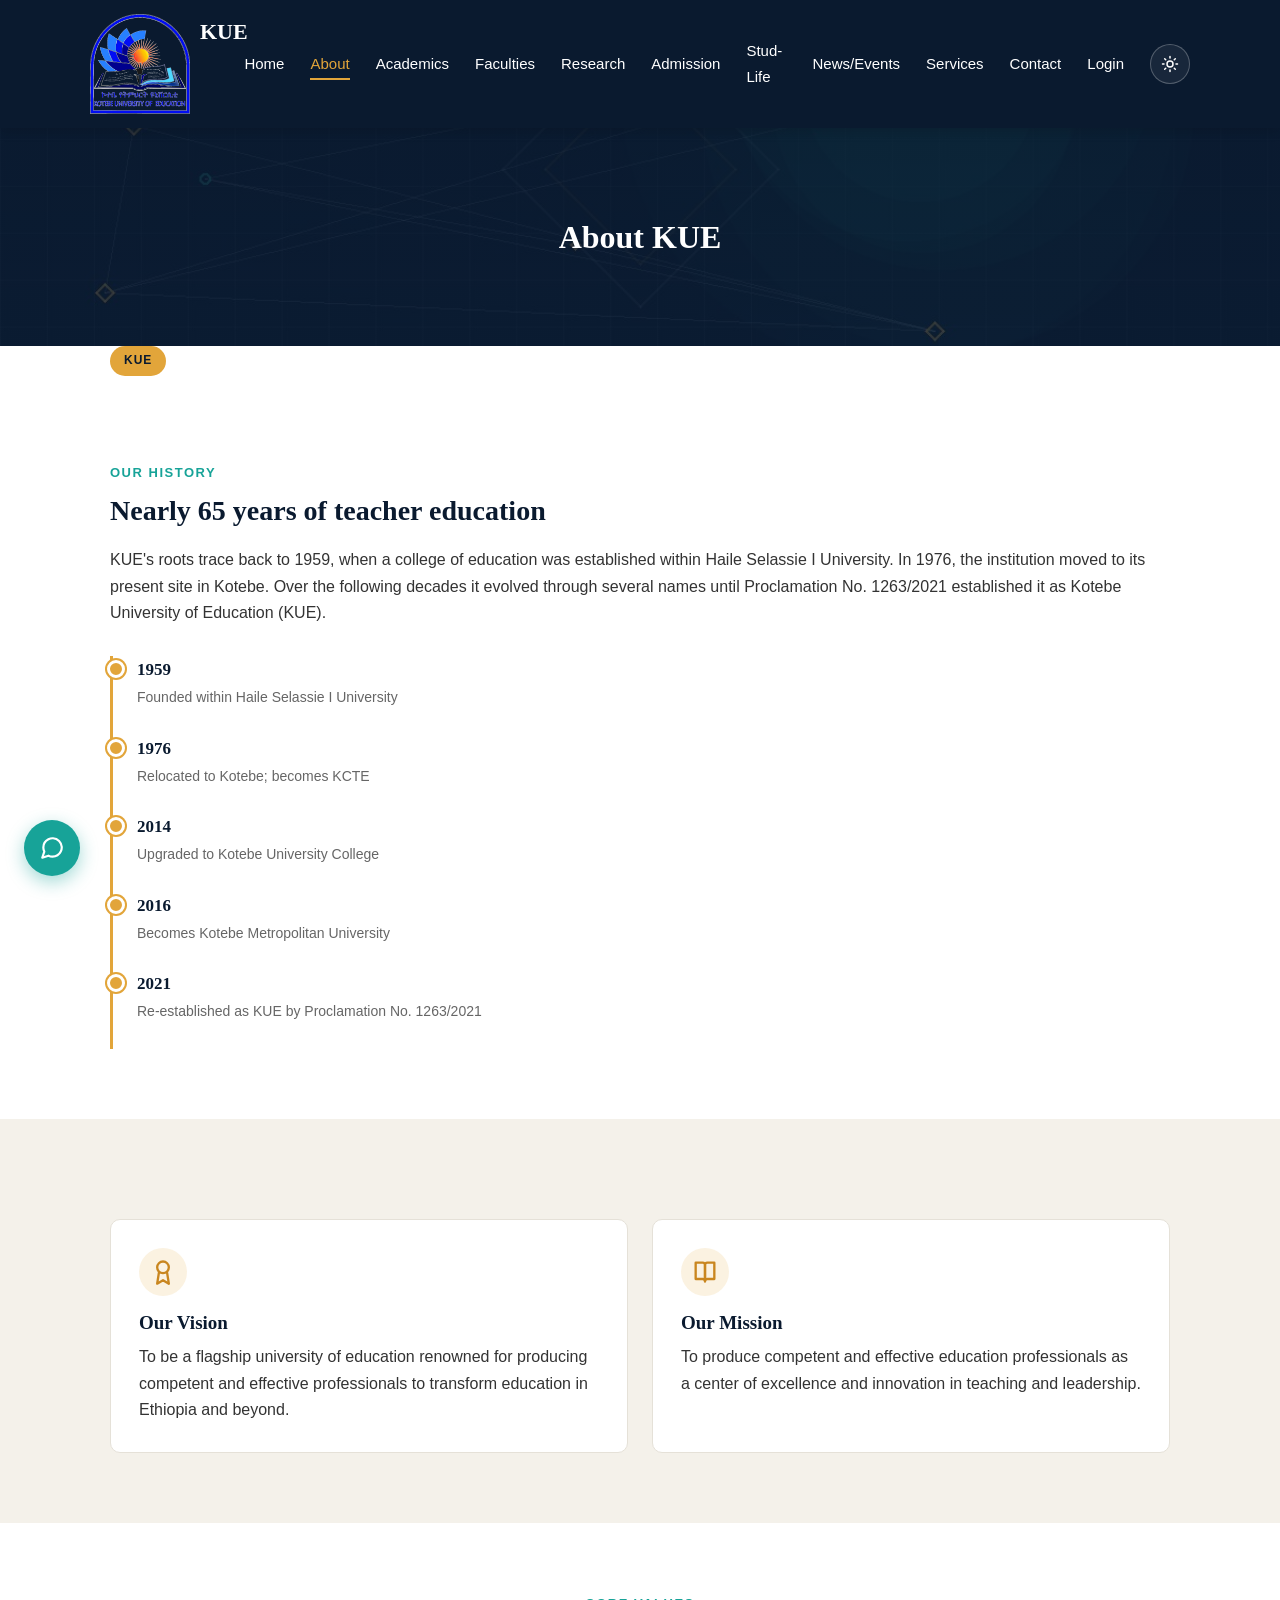
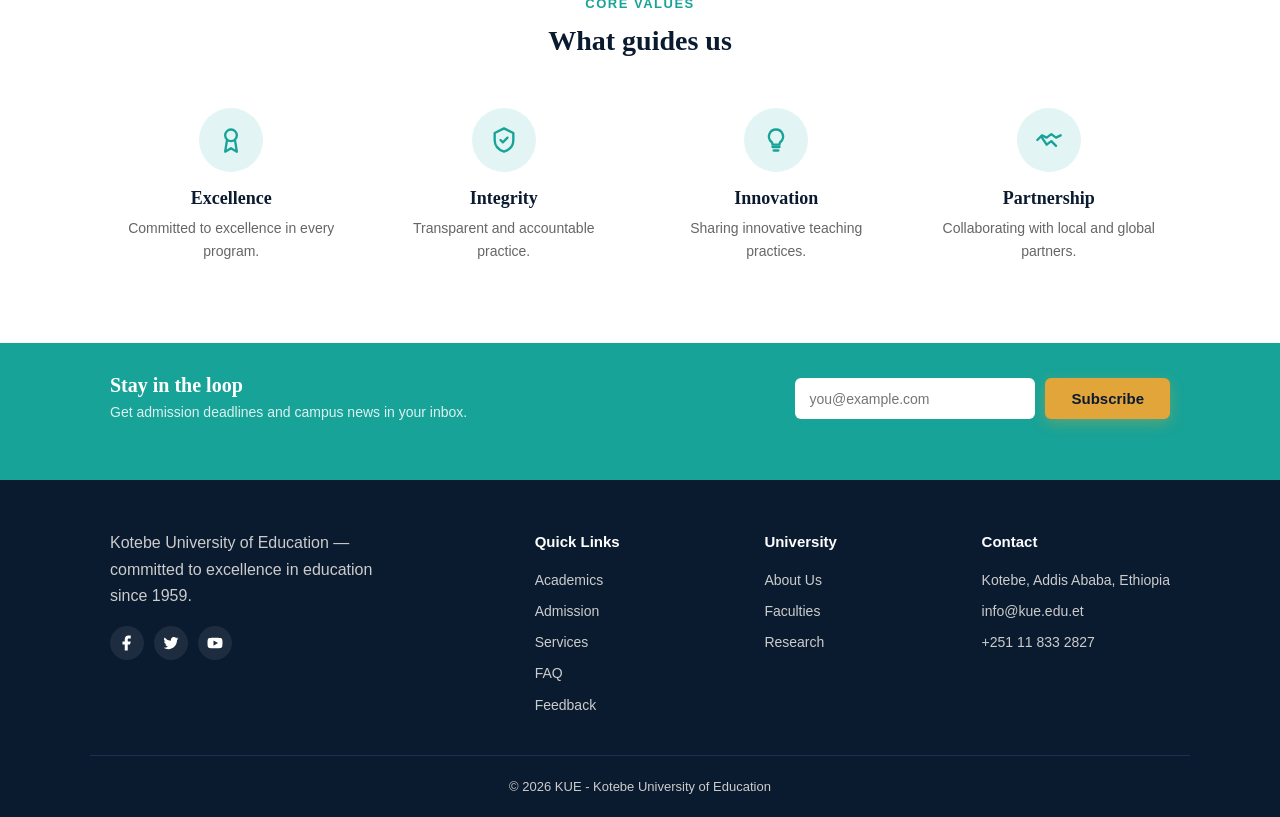
==== commit 75fd3750: "Update about.html" ====
--- a/about.html
+++ b/about.html
@@ -44,8 +44,8 @@
       <li><a href="faculties.html">Faculties</a></li>
       <li><a href="research.html">Research</a></li>
       <li><a href="admission.html">Admission</a></li>
-      <li><a href="student-life.html">Student Life</a></li>
-      <li><a href="news.html">News & Events</a></li>
+      <li><a href="student-life.html">Stud-Life</a></li>
+      <li><a href="news.html">News/Events</a></li>
       <li><a href="services.html">Services</a></li>
       <li><a href="contact.html">Contact</a></li>
       <li><a href="login.php" id="navAuthLink">Login</a></li>
@@ -61,13 +61,16 @@
   </header>
 
   <!-- ============ PAGE BANNER ============ -->
-  <div class="page-banner" style="background-image:url('campus.jpg');">
-    <div class="page-banner-overlay"></div>
-    <div class="container page-banner-content">
-      <span class="page-banner-badge">KUE</span>
-      <h1>About KUE</h1>
-    </div>
+ <div class="page-banner" style="background-image:url('campus.jpg');">
+  <div class="page-banner-overlay"></div>
+  <div class="container page-banner-content">
+    <h1>About KUE</h1>
   </div>
+</div>
+
+<div class="container">
+  <span class="page-banner-badge">KUE</span>
+</div>
 
   <section>
     <div class="container">
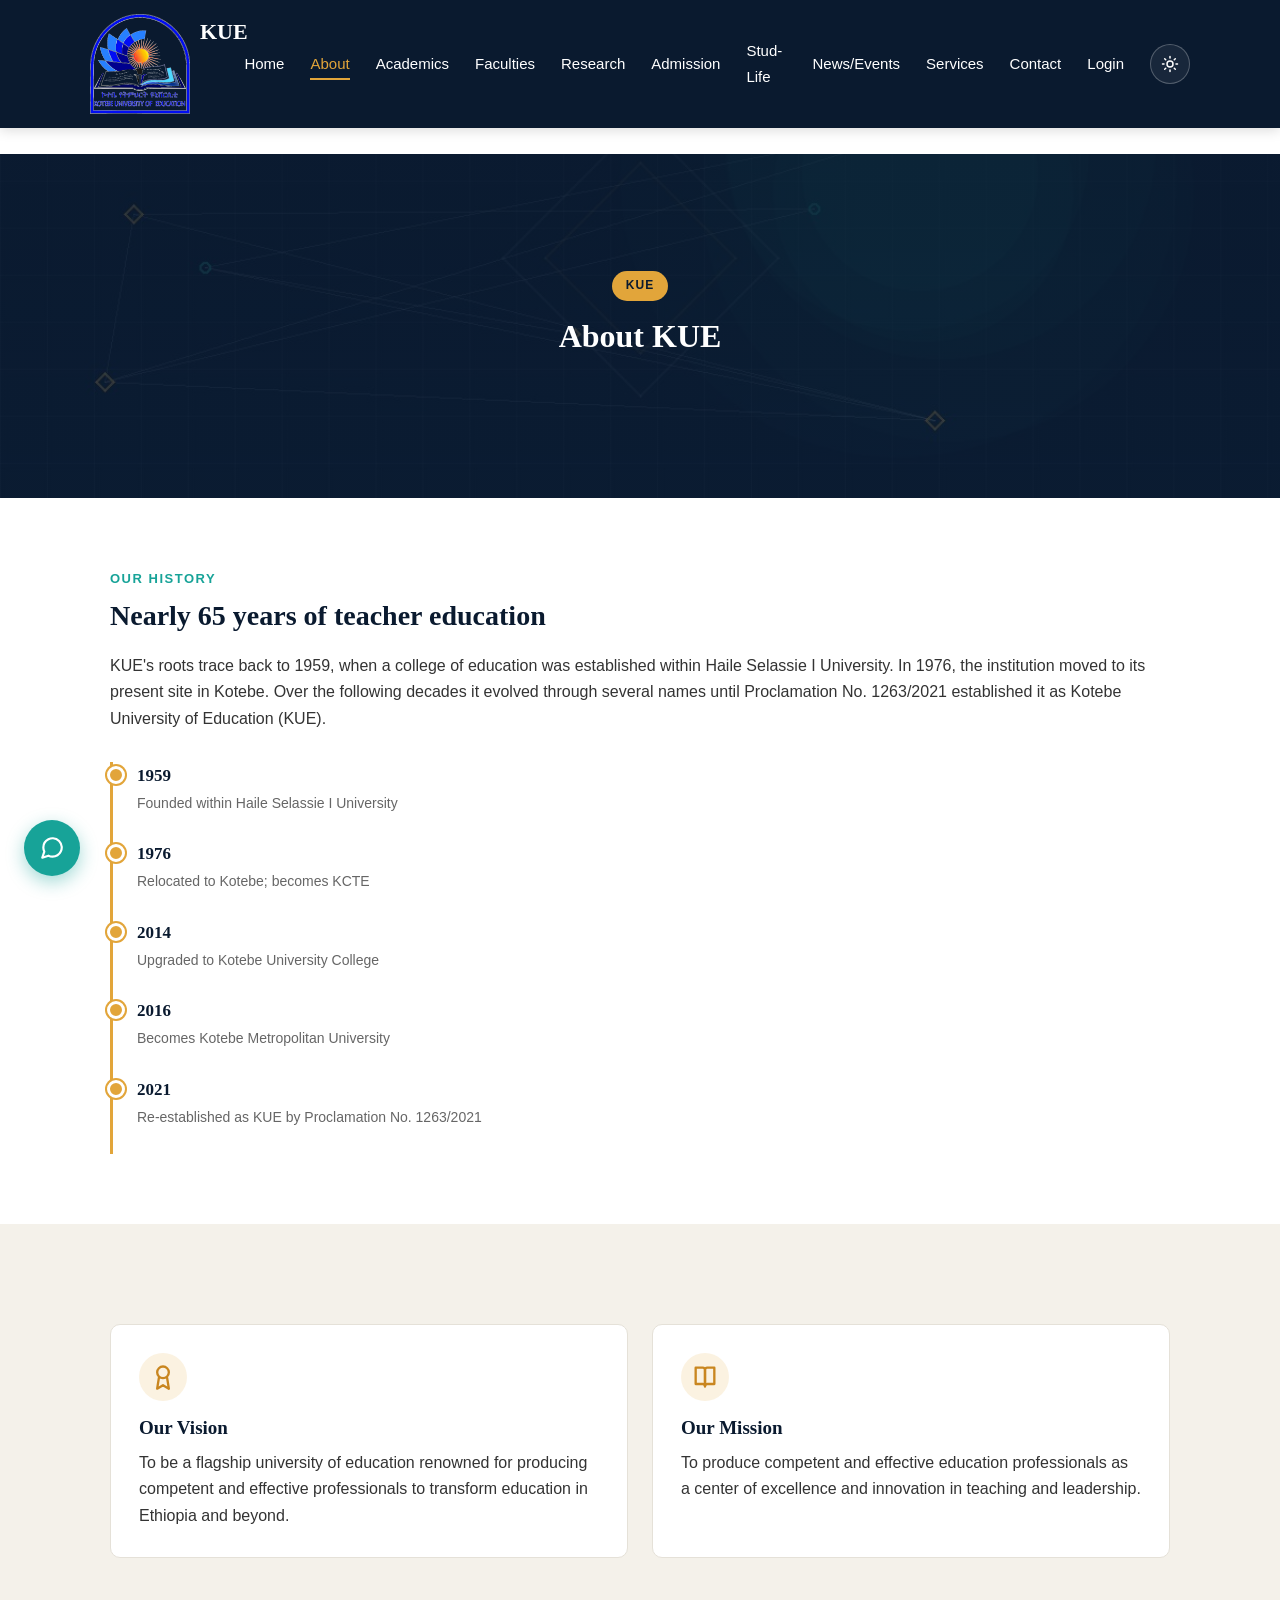
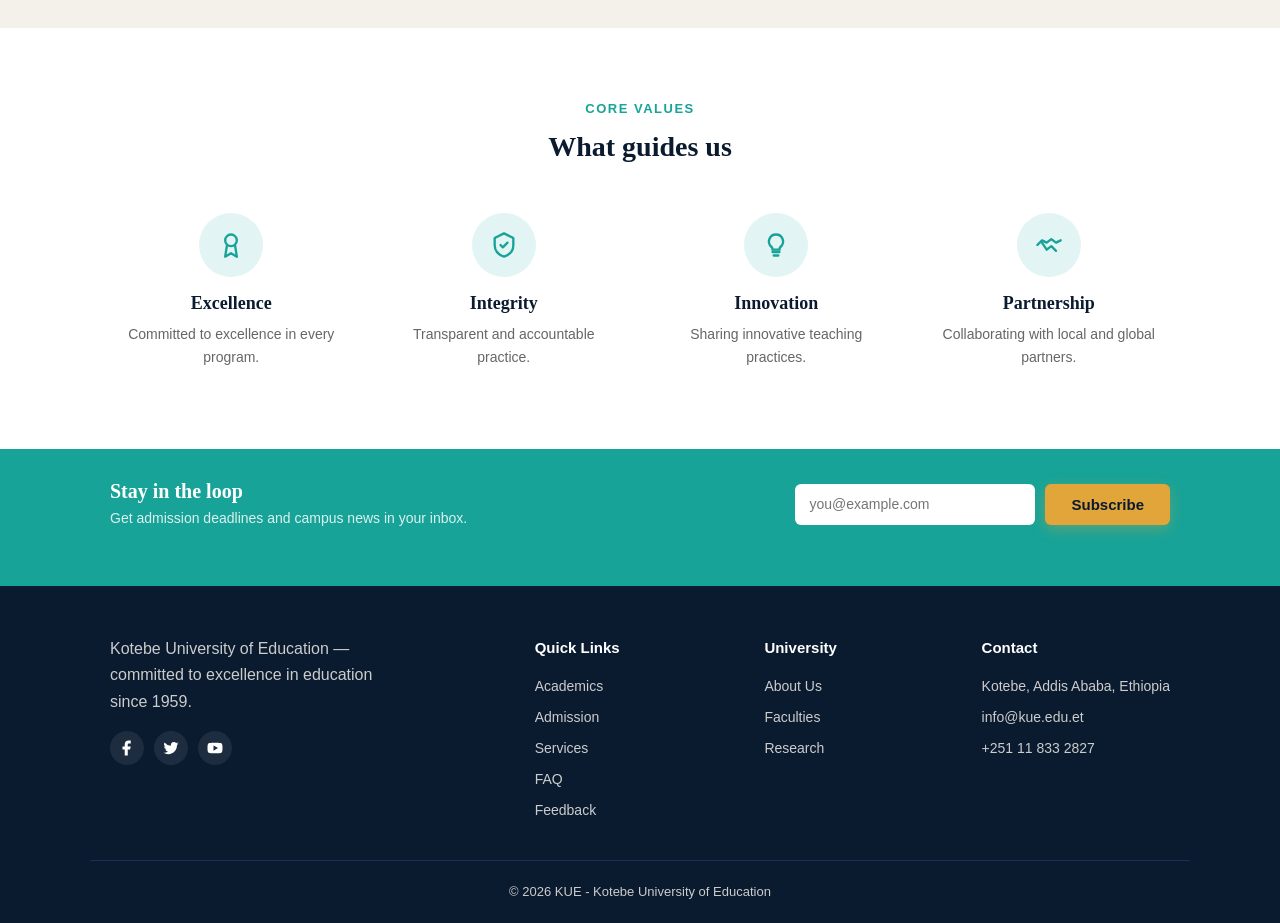
==== commit 31403ab9: "Update about.html" ====
--- a/about.html
+++ b/about.html
@@ -61,16 +61,13 @@
   </header>
 
   <!-- ============ PAGE BANNER ============ -->
- <div class="page-banner" style="background-image:url('campus.jpg');">
-  <div class="page-banner-overlay"></div>
-  <div class="container page-banner-content">
-    <h1>About KUE</h1>
-  </div>
-</div>
-
-<div class="container">
-  <span class="page-banner-badge">KUE</span>
-</div>
+  <div class="page-banner" style="background-image:url('campus.jpg');">
+    <div class="page-banner-overlay"></div>
+    <div class="container page-banner-content">
+      <span class="page-banner-badge">KUE</span>
+      <h1>About KUE</h1>
+    </div>
+  </div>      
 
   <section>
     <div class="container">
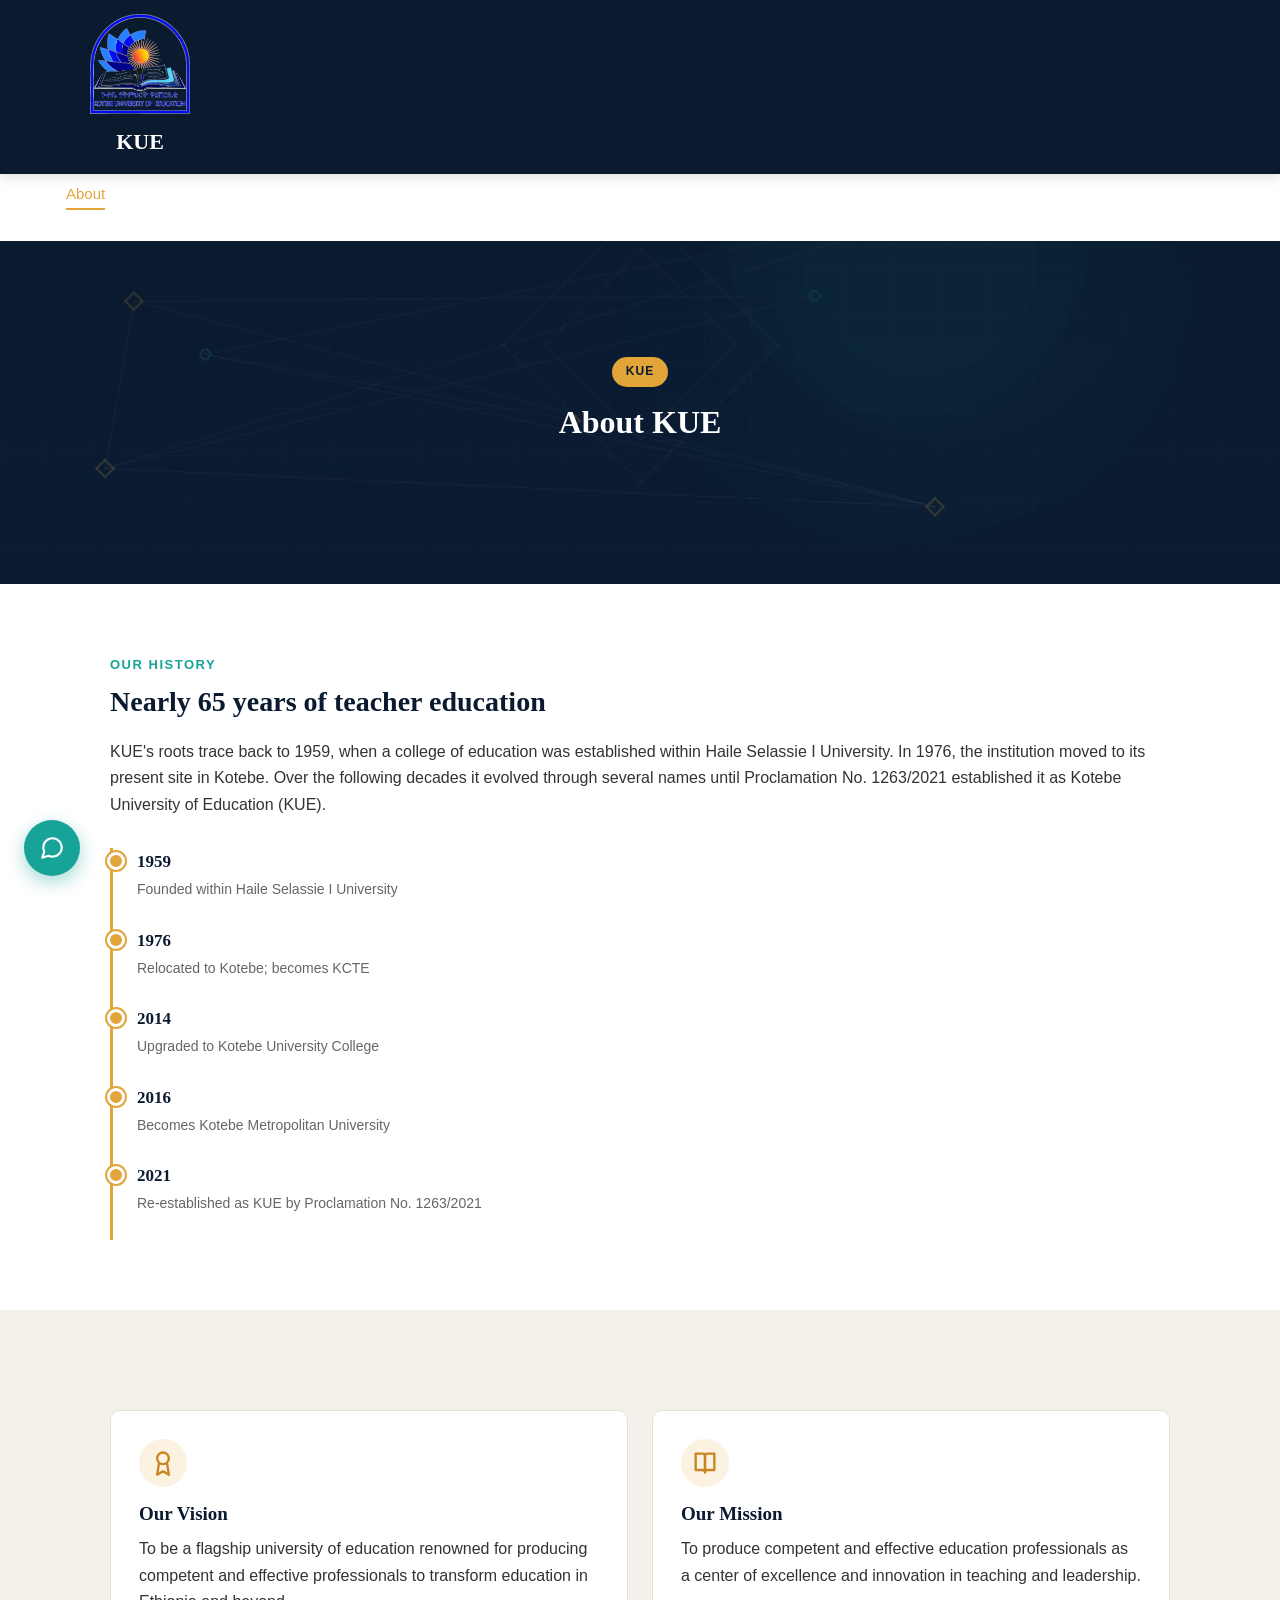
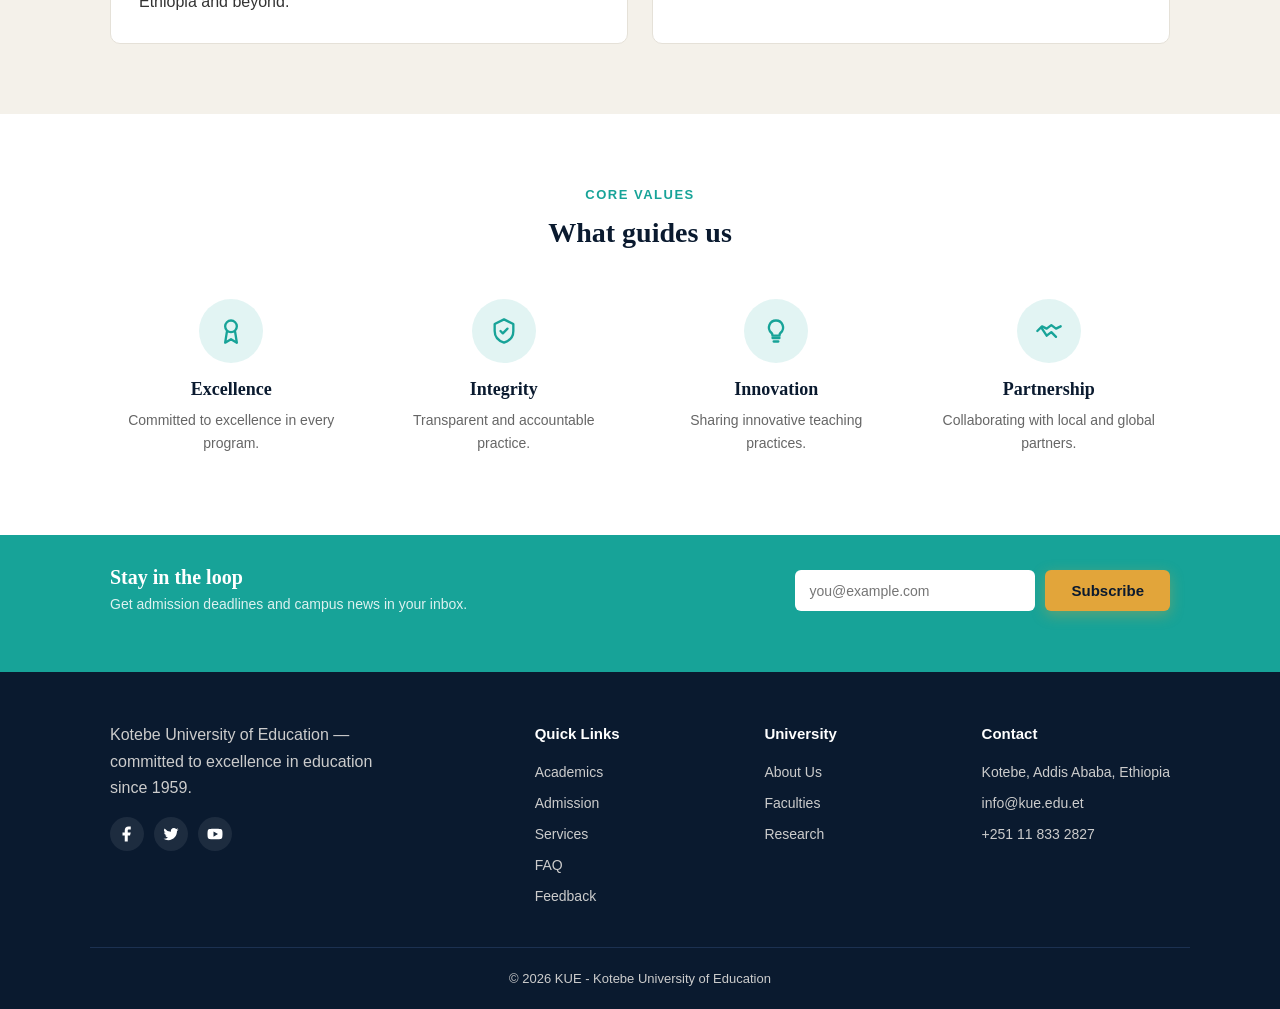
==== commit abac5eed: "Update about.html" ====
--- a/about.html
+++ b/about.html
@@ -21,13 +21,16 @@
 </head>
 <body>
   <!-- ============ HEADER / NAVIGATION ============ -->
-  <header id="siteHeader">
-    <div class="container navbar">
-
-      <a href="index.html" class="logo">
-        <img src="logo.png" alt="KUE logo">
-        <span>KUE</span>
-      </a>
+ <header id="siteHeader">
+  <div class="container navbar">
+
+    <a href="index.html" class="logo" style="display: flex; flex-direction: column; align-items: center; text-align: center;">
+      <img src="logo.png" alt="KUE logo">
+      <span>KUE</span>
+    </a>
+
+  </div>
+</header>
 
       <!-- Hamburger button, only visible on small screens (see CSS).
            Three <span> bars that CSS turns into an X when the "open"
@@ -44,7 +47,7 @@
       <li><a href="faculties.html">Faculties</a></li>
       <li><a href="research.html">Research</a></li>
       <li><a href="admission.html">Admission</a></li>
-      <li><a href="student-life.html">Stud-Life</a></li>
+      <li><a href="student-life.html">Stud_Life</a></li>
       <li><a href="news.html">News/Events</a></li>
       <li><a href="services.html">Services</a></li>
       <li><a href="contact.html">Contact</a></li>
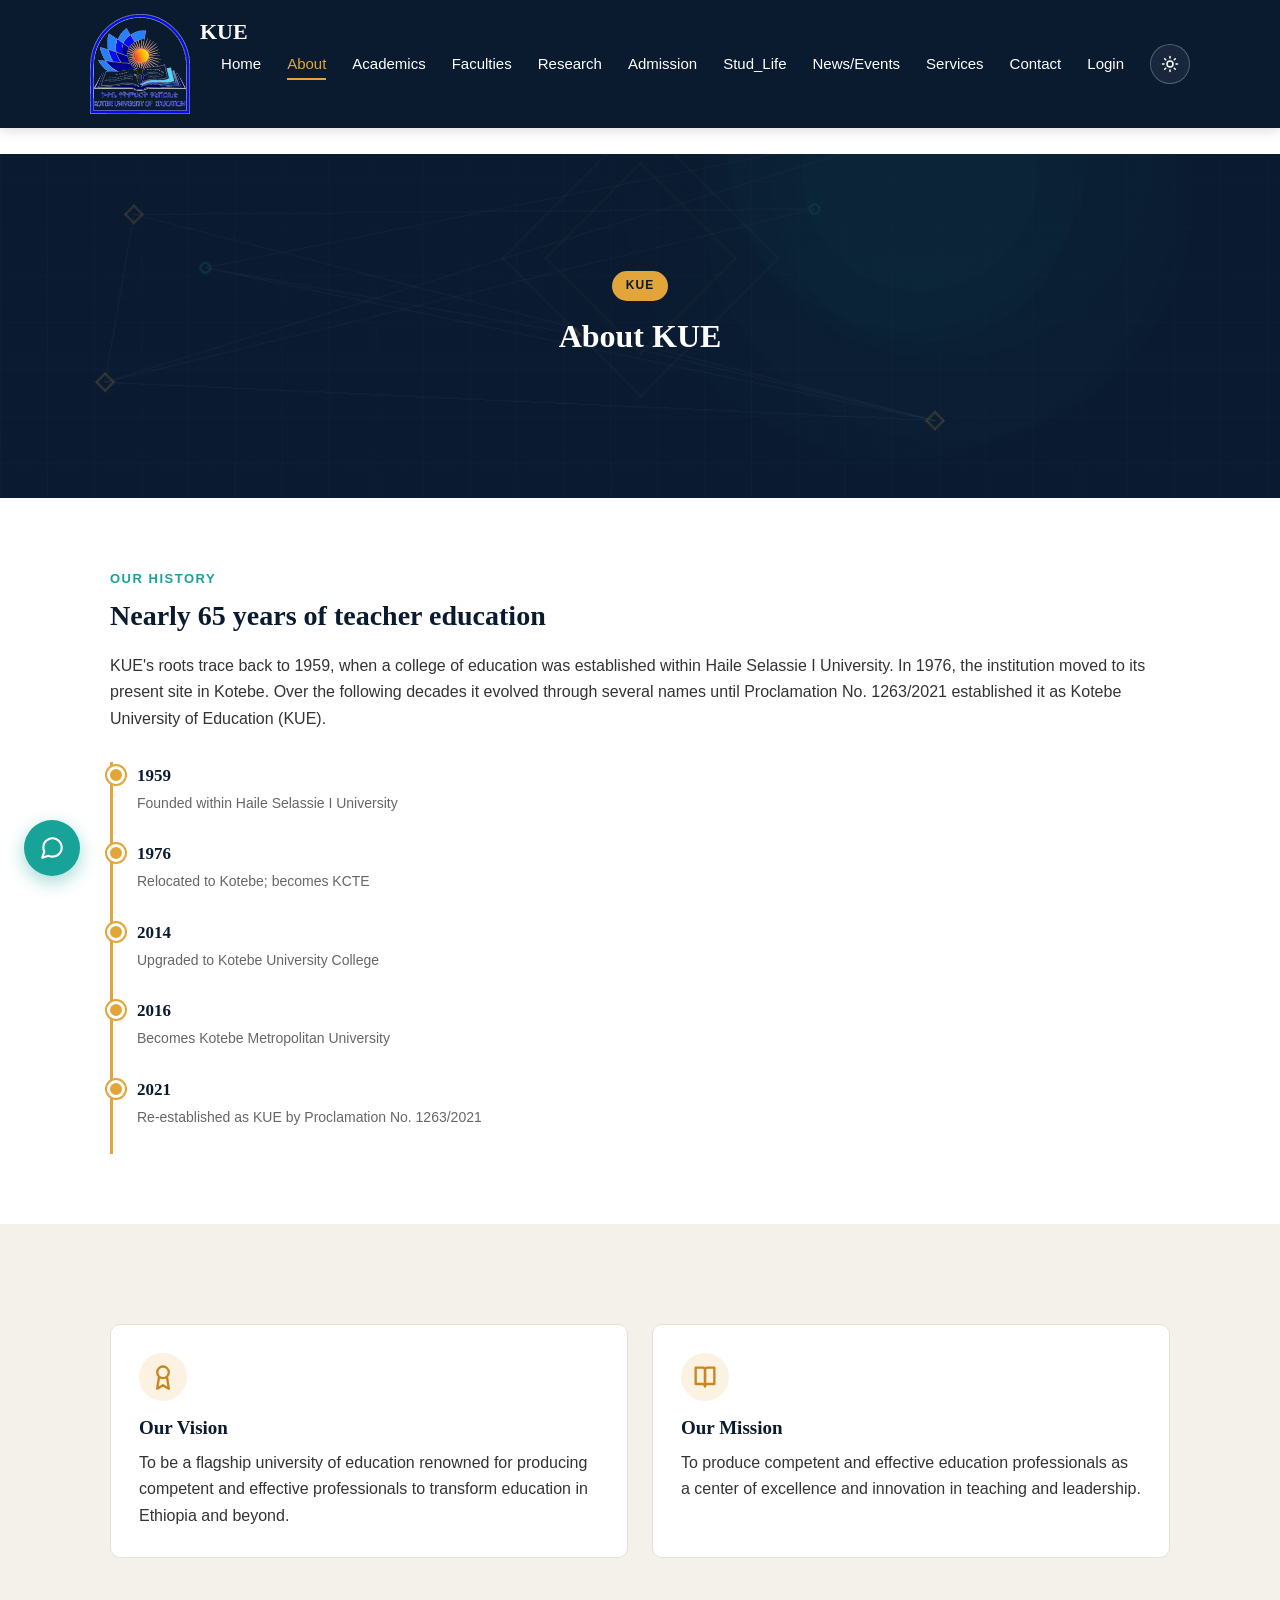
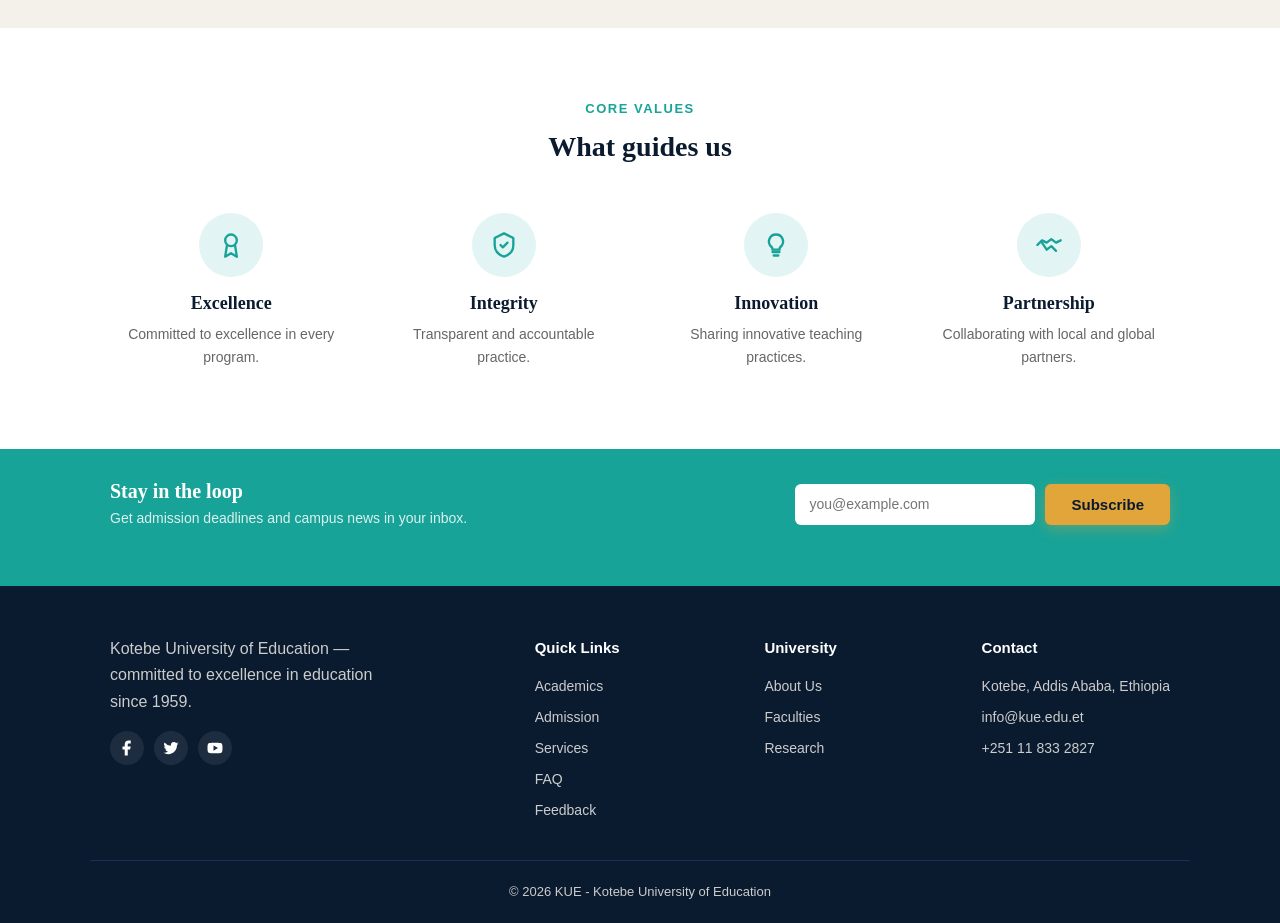
==== commit 9fca491d: "Update about.html" ====
--- a/about.html
+++ b/about.html
@@ -24,13 +24,10 @@
  <header id="siteHeader">
   <div class="container navbar">
 
-    <a href="index.html" class="logo" style="display: flex; flex-direction: column; align-items: center; text-align: center;">
+    <a href="index.html" class="logo" style="display: flex; text-align: below;">
       <img src="logo.png" alt="KUE logo">
       <span>KUE</span>
     </a>
-
-  </div>
-</header>
 
       <!-- Hamburger button, only visible on small screens (see CSS).
            Three <span> bars that CSS turns into an X when the "open"
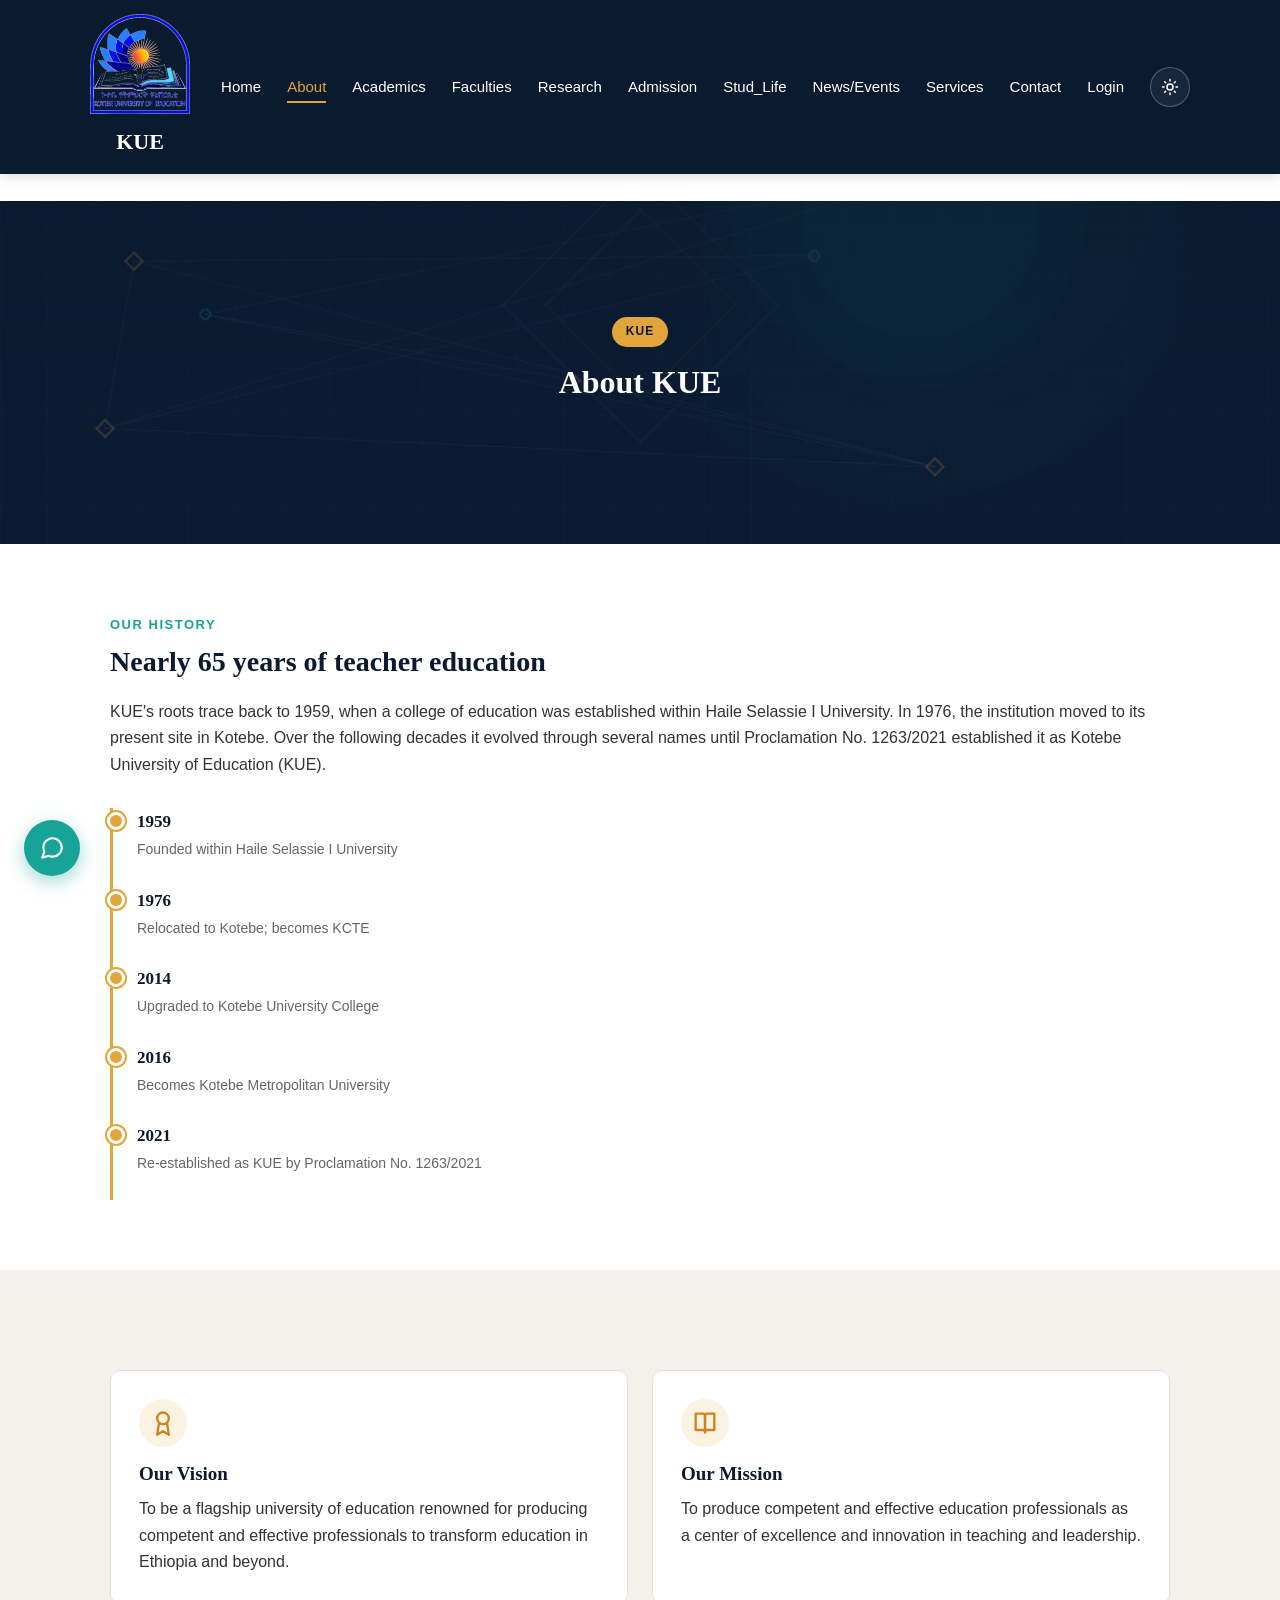
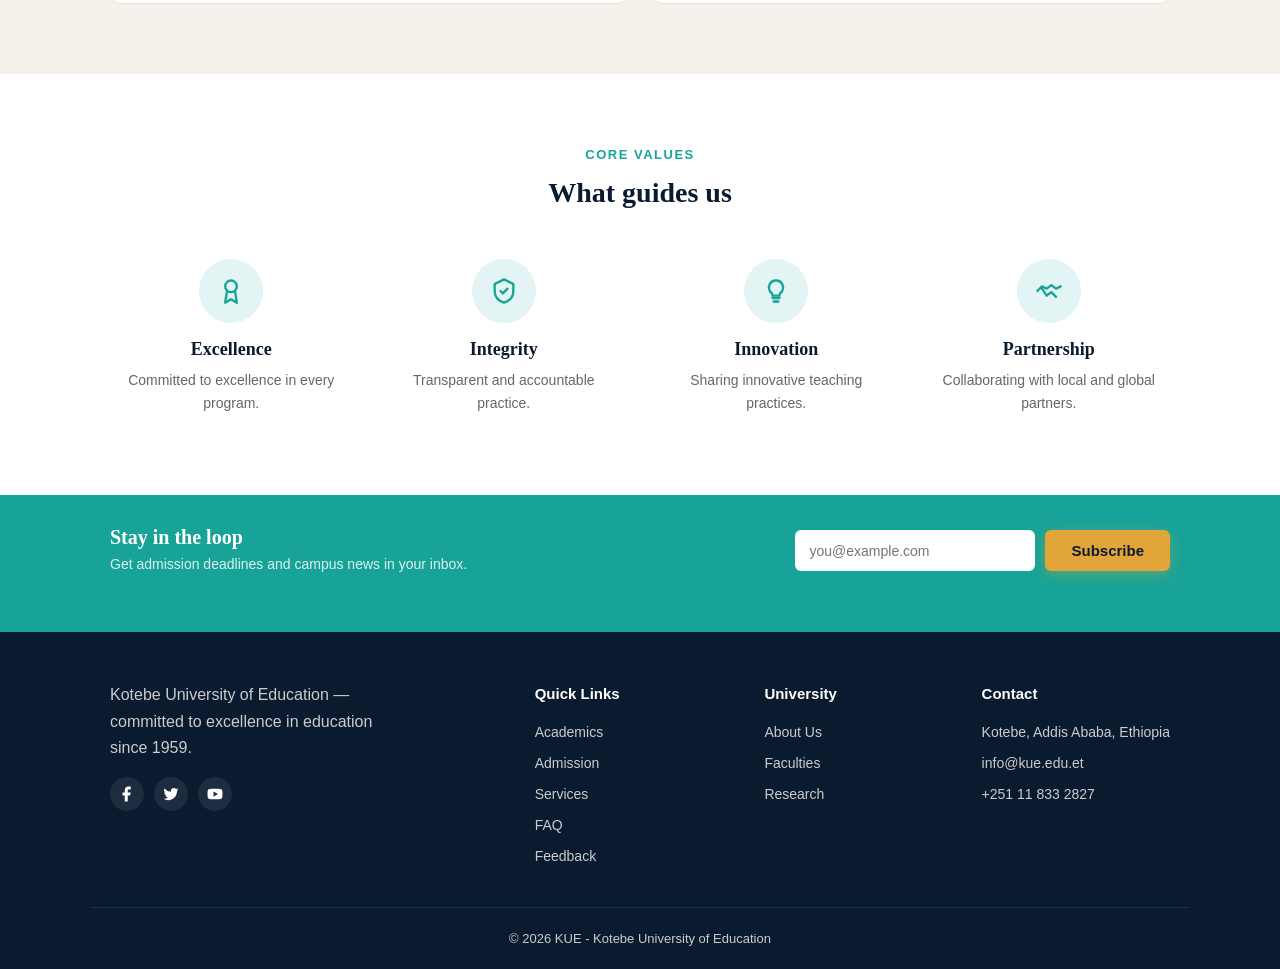
==== commit a7ea115f: "Refactor header logo link and styles Updated logo link styles and header structure." ====
--- a/about.html
+++ b/about.html
@@ -21,10 +21,10 @@
 </head>
 <body>
   <!-- ============ HEADER / NAVIGATION ============ -->
- <header id="siteHeader">
+<header id="siteHeader">
   <div class="container navbar">
 
-    <a href="index.html" class="logo" style="display: flex; text-align: below;">
+    <a href="index.html" class="logo" style="display: flex; flex-direction: column; align-items: center; text-align: center;">
       <img src="logo.png" alt="KUE logo">
       <span>KUE</span>
     </a>
